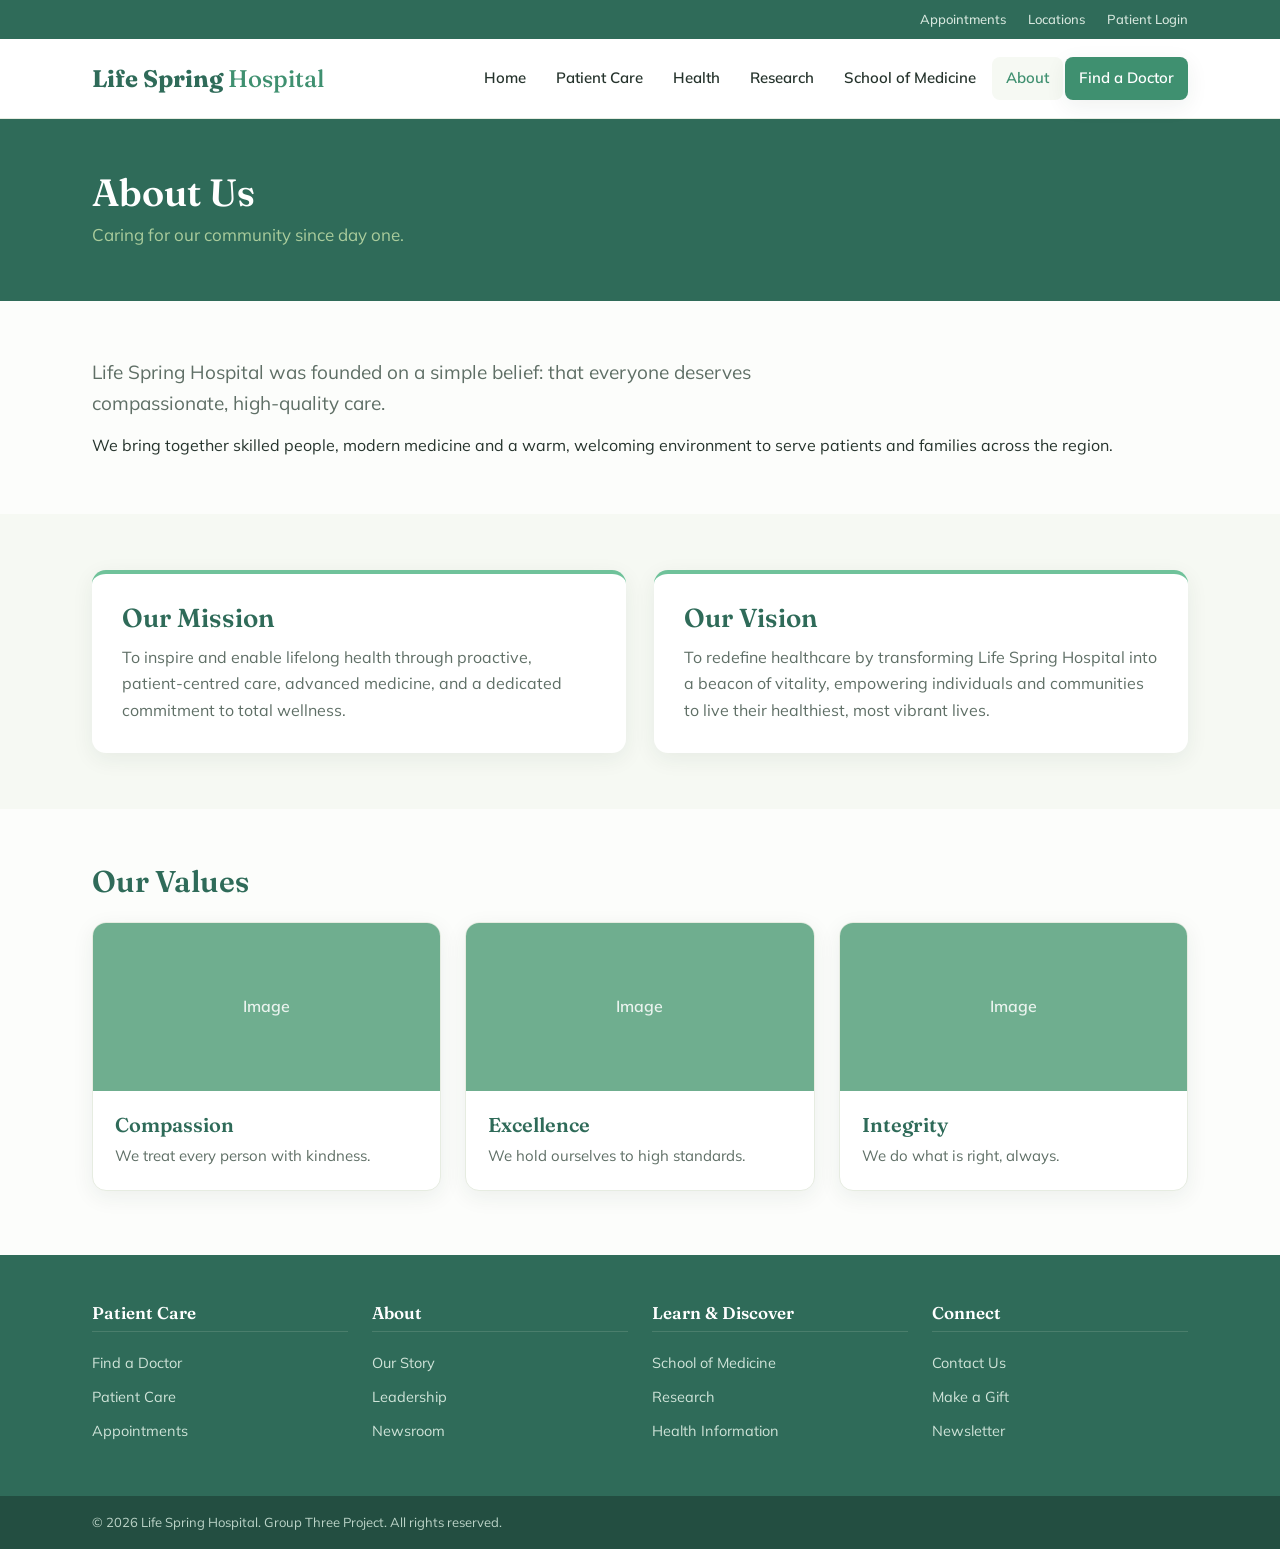
==== about.html @ b7d6a8a3 "commit" ====
<!DOCTYPE html>
<html lang="en">
<head>
  <meta charset="UTF-8">
  <meta name="viewport" content="width=device-width, initial-scale=1.0">
  <title>About | Life Spring Hospital</title>
  <link rel="stylesheet" href="style.css">
</head>
<body>

  <!-- ===== UNIFORM HEADER (keep identical on EVERY page) ===== -->
  <!-- Only the "active" class moves to the current page's link.
       Do not change anything else here, or the pages stop matching. -->
  <div class="utility-bar">
    <div class="wrap utility-inner">
      <a href="find-a-doctor.html">Appointments</a>
      <a href="#">Locations</a>
      <a href="#">Patient Login</a>
    </div>
  </div>
  <header class="site-header">
    <div class="wrap header-inner">
      <a class="logo" href="index.html">Life Spring <span>Hospital</span></a>
      <nav class="main-nav">
        <a href="index.html">Home</a>
        <a href="patient-care.html">Patient Care</a>
        <a href="health.html">Health</a>
        <a href="research.html">Research</a>
        <a href="school-of-medicine.html">School of Medicine</a>
        <a href="about.html" class="active">About</a>
        <a href="find-a-doctor.html" class="cta">Find a Doctor</a>
      </nav>
    </div>
  </header>

  <section class="page-banner">
    <div class="wrap"><h1>About Us</h1><p>Caring for our community since day one.</p></div>
  </section>

  <section class="wrap section">
    <p class="lead">Life Spring Hospital was founded on a simple belief: that
       everyone deserves compassionate, high-quality care.</p>
    <p>We bring together skilled people, modern medicine and a warm, welcoming
       environment to serve patients and families across the region.</p>
  </section>

  <!-- MISSION & VISION (reused from the home page for consistency) -->
  <section class="vm">
    <div class="wrap vm-inner">
      <div class="vm-box"><h2>Our Mission</h2><p>To inspire and enable lifelong health through proactive, patient-centred care, advanced medicine, and a dedicated commitment to total wellness.</p></div>
      <div class="vm-box"><h2>Our Vision</h2><p>To redefine healthcare by transforming Life Spring Hospital into a beacon of vitality, empowering individuals and communities to live their healthiest, most vibrant lives.</p></div>
    </div>
  </section>

  <!-- VALUES (cards) -->
  <section class="wrap section">
    <h2>Our Values</h2>
    <div class="cards">
      <article class="card"><div class="card-img">Image</div><div class="card-body"><h3>Compassion</h3><p>We treat every person with kindness.</p></div></article>
      <article class="card"><div class="card-img">Image</div><div class="card-body"><h3>Excellence</h3><p>We hold ourselves to high standards.</p></div></article>
      <article class="card"><div class="card-img">Image</div><div class="card-body"><h3>Integrity</h3><p>We do what is right, always.</p></div></article>
    </div>
  </section>

  <!-- ===== UNIFORM FOOTER (keep identical on EVERY page) ===== -->
  <footer class="site-footer">
    <div class="wrap footer-cols">
      <div class="col">
        <h4>Patient Care</h4>
        <a href="find-a-doctor.html">Find a Doctor</a>
        <a href="patient-care.html">Patient Care</a>
        <a href="find-a-doctor.html">Appointments</a>
      </div>
      <div class="col">
        <h4>About</h4>
        <a href="about.html">Our Story</a>
        <a href="about.html">Leadership</a>
        <a href="#">Newsroom</a>
      </div>
      <div class="col">
        <h4>Learn &amp; Discover</h4>
        <a href="school-of-medicine.html">School of Medicine</a>
        <a href="research.html">Research</a>
        <a href="health.html">Health Information</a>
      </div>
      <div class="col">
        <h4>Connect</h4>
        <a href="#">Contact Us</a>
        <a href="#">Make a Gift</a>
        <a href="#">Newsletter</a>
      </div>
    </div>
    <div class="footer-bottom">
      <div class="wrap">
        <p>&copy; 2026 Life Spring Hospital. Group Three Project. All rights reserved.</p>
      </div>
    </div>
  </footer>

</body>
</html>
---- style.css ----
/* =============================================================
   LIFE SPRING HOSPITAL — SHARED STYLESHEET
   One file styles all 7 pages. Edit here to restyle the whole site.
   ============================================================= */

/* Fonts loaded here, so every page gets them without changing its HTML.
   Fraunces = warm serif for headings | Mulish = clean sans for body. */
@import url('https://fonts.googleapis.com/css2?family=Fraunces:opsz,wght@9..144,500;9..144,600;9..144,700&family=Mulish:wght@400;500;600;700&display=swap');

/* -------------------------------------------------------------
   COLOUR THEME: SAGE & EUCALYPTUS (brightened)
   ------------------------------------------------------------- */
:root {
  --forest:  #2f6b59;   /* deep fresh green: header, banners, footer */
  --green:   #3f9070;   /* mid green: buttons, links, accents */
  --spring:  #6fc29a;   /* bright highlight green: hovers */
  --sage:    #aacc9c;   /* soft sage: subtitles, accents */
  --cream:   #f6f9f3;   /* light fresh background */
  --surface: #ffffff;
  --ink:     #25332c;   /* main text */
  --muted:   #5f6f66;   /* secondary text */
  --line:    #e6ece1;   /* soft borders */
  --shadow:  0 6px 22px rgba(34, 60, 48, 0.07);
  --radius:  14px;
}

/* BASE */
* { margin: 0; padding: 0; box-sizing: border-box; }
body {
  font-family: 'Mulish', Arial, sans-serif;
  color: var(--ink);
  background: #fcfdfb;
  line-height: 1.65;
  font-size: 16px;
}
h1, h2, h3, h4 { font-family: 'Fraunces', Georgia, serif; line-height: 1.15; font-weight: 600; }
.wrap { max-width: 1140px; margin: 0 auto; padding: 0 22px; }
a { color: var(--green); }
img { max-width: 100%; display: block; }

/* =============================================================
   UTILITY BAR  (uniform header — top strip)
   ============================================================= */
.utility-bar { background-color: var(--forest); }
.utility-inner { display: flex; justify-content: flex-end; gap: 22px; padding: 9px 22px; }
.utility-bar a { color: #d8e8df; font-size: 13px; text-decoration: none; font-weight: 500; }
.utility-bar a:hover { color: #fff; }

/* =============================================================
   HEADER + MAIN MENU  (uniform on every page)
   ============================================================= */
.site-header { background: var(--surface); border-bottom: 1px solid var(--line); }
.header-inner {
  display: flex; align-items: center; justify-content: space-between;
  padding: 18px 22px; flex-wrap: wrap; gap: 12px;
}
.logo { font-family: 'Fraunces', serif; font-size: 24px; font-weight: 700; color: var(--forest); text-decoration: none; }
.logo span { font-weight: 500; color: var(--green); }
.main-nav { display: flex; flex-wrap: wrap; align-items: center; gap: 2px; }
.main-nav a {
  color: var(--ink); text-decoration: none; font-weight: 600; font-size: 15px;
  padding: 9px 14px; border-radius: 8px; transition: background 0.18s ease, color 0.18s ease;
}
.main-nav a:hover { color: var(--green); background: var(--cream); }
.main-nav a.active { color: var(--green); background: var(--cream); }
.main-nav a.cta {
  background-color: var(--green); color: #fff; box-shadow: var(--shadow);
}
.main-nav a.cta:hover { background-color: var(--forest); color: #fff; }

/* =============================================================
   PAGE BANNER  (inner pages: a green title strip)
   ============================================================= */
.page-banner { background-color: var(--forest); color: #fff; padding: 52px 0; }
.page-banner h1 { font-size: 38px; margin-bottom: 6px; }
.page-banner p { color: var(--sage); font-size: 17px; }

/* =============================================================
   HOME HERO  (big two-column feature)
   ============================================================= */
.hero { background-color: var(--forest); color: #fff; padding: 64px 0; }
.hero-inner { display: flex; align-items: center; gap: 48px; }
.hero-text { flex: 1; }
.eyebrow { text-transform: uppercase; letter-spacing: 2px; font-size: 12px; font-weight: 700; color: var(--sage); }
.hero-text h1 { font-size: 44px; margin: 12px 0 14px; }
.hero-text p { font-size: 18px; color: #e4efe8; max-width: 480px; }
.btn {
  display: inline-block; margin-top: 22px; background-color: #fff; color: var(--forest);
  padding: 13px 26px; text-decoration: none; font-weight: 700; border-radius: 10px;
  transition: transform 0.18s ease, box-shadow 0.18s ease;
}
.btn:hover { transform: translateY(-2px); box-shadow: 0 10px 24px rgba(0,0,0,0.18); }
.hero-image {
  flex: 1; height: 280px; background-color: #6fae8f; border-radius: var(--radius);
  display: flex; align-items: center; justify-content: center; color: #eaf3ee; font-weight: 600;
}

/* =============================================================
   SHARED CONTENT BITS
   ============================================================= */
.section { margin: 56px auto; }
.section h2 { color: var(--forest); font-size: 30px; margin-bottom: 22px; }
.lead { font-size: 19px; color: var(--muted); max-width: 780px; margin-bottom: 12px; }

/* Quick action tiles (modern white cards, 4 columns) */
.actions { display: grid; grid-template-columns: repeat(4, 1fr); gap: 20px; margin: 56px auto; }
.action {
  display: block; background: var(--surface); padding: 24px; text-decoration: none;
  color: var(--ink); border: 1px solid var(--line); border-radius: var(--radius);
  box-shadow: var(--shadow); transition: transform 0.18s ease, box-shadow 0.18s ease;
}
.action:hover { transform: translateY(-4px); box-shadow: 0 12px 28px rgba(34,60,48,0.12); }
.action h3 { color: var(--forest); font-size: 19px; margin-bottom: 6px; }
.action p { color: var(--muted); font-size: 14.5px; }

/* Vision & mission (two soft cards) */
.vm { background-color: var(--cream); padding: 56px 0; }
.vm-inner { display: flex; gap: 28px; }
.vm-box {
  flex: 1; background: var(--surface); border-radius: var(--radius);
  border-top: 4px solid var(--spring); padding: 30px; box-shadow: var(--shadow);
}
.vm-box h2 { color: var(--forest); font-size: 26px; margin-bottom: 10px; }
.vm-box p { color: var(--muted); }

/* Card grid (3 columns, modern rounded cards) */
.cards { display: grid; grid-template-columns: repeat(3, 1fr); gap: 24px; }
.card {
  background: var(--surface); border: 1px solid var(--line); border-radius: var(--radius);
  overflow: hidden; box-shadow: var(--shadow); transition: transform 0.18s ease, box-shadow 0.18s ease;
}
.card:hover { transform: translateY(-4px); box-shadow: 0 12px 28px rgba(34,60,48,0.12); }
.card-img {
  height: 168px; background-color: #6fae8f;
  display: flex; align-items: center; justify-content: center; color: #eaf3ee; font-weight: 600;
}
.card-img img {
  width: 100%;
  height: 100%;
  object-fit: cover;
  display: block;
}
.card-body { padding: 22px; }
.card-body h3 { color: var(--forest); font-size: 20px; margin-bottom: 8px; }
.card-body p { color: var(--muted); font-size: 15px; }
.card-body a { display: inline-block; margin-top: 12px; font-weight: 700; text-decoration: none; }
.card-body a:hover { color: var(--spring); }

/* Bordered list (services, programmes) */
.list-block { list-style: none; background: var(--surface); border: 1px solid var(--line); border-radius: var(--radius); box-shadow: var(--shadow); overflow: hidden; }
.list-block li { padding: 16px 22px; border-bottom: 1px solid var(--line); }
.list-block li:last-child { border-bottom: none; }
.list-block li:hover { background: var(--cream); }

/* Publications section */
.publications .publication-grid {
  display: grid;
  grid-template-columns: repeat(4, 1fr);
  gap: 24px;
}
.publication-card {
  background: var(--surface);
  border: 1px solid var(--line);
  border-radius: var(--radius);
  overflow: hidden;
  padding: 0;
  box-shadow: var(--shadow);
  transition: transform 0.2s ease, box-shadow 0.2s ease;
}
.publication-card:hover {
  transform: translateY(-4px);
  box-shadow: 0 16px 32px rgba(34, 60, 48, 0.12);
}
.publication-img {
  height: 160px;
  overflow: hidden;
  background: #f5f8f4;
}
.publication-img img {
  width: 100%;
  height: 100%;
  object-fit: cover;
  display: block;
}
.publication-card h3 {
  color: var(--forest);
  font-size: 19px;
  margin: 18px 22px 8px;
  line-height: 1.3;
}
.publication-card .meta {
  color: var(--muted);
  font-size: 14px;
  margin: 0 22px 16px;
}
.publication-card p {
  color: var(--muted);
  font-size: 15px;
  line-height: 1.7;
  margin: 0 22px 22px;
}
.publication-card p:last-child {
  margin-bottom: 22px;
}

/* News list */
.news ul { list-style: none; }
.news li { padding: 14px 0; border-bottom: 1px solid var(--line); }
.news a { text-decoration: none; font-weight: 600; }
.news a:hover { color: var(--spring); }

/* =============================================================
   FIND A DOCTOR  (search + doctor cards)
   ============================================================= */
.doctor-search {
  background: var(--cream); padding: 22px; margin: 34px auto; border-radius: var(--radius);
  display: flex; gap: 14px; flex-wrap: wrap; border: 1px solid var(--line);
}
.doctor-search input, .doctor-search select {
  padding: 12px; border: 1px solid #d4ddcf; border-radius: 8px; flex: 1; min-width: 180px;
  font-family: inherit; font-size: 15px;
}
.doctor-search button {
  padding: 12px 26px; background: var(--green); color: #fff; border: none; border-radius: 8px;
  cursor: pointer; font-weight: 700; font-size: 15px;
}
.doctor-search button:hover { background: var(--forest); }
.doctors { display: grid; grid-template-columns: repeat(3, 1fr); gap: 24px; }
.doctor {
  background: var(--surface); border: 1px solid var(--line); border-radius: var(--radius);
  padding: 26px; text-align: center; box-shadow: var(--shadow);
  transition: transform 0.18s ease, box-shadow 0.18s ease;
}
.doctor:hover { transform: translateY(-4px); box-shadow: 0 12px 28px rgba(34,60,48,0.12); }
.doctor .photo {
  width: 96px; height: 96px; border-radius: 50%; margin: 0 auto 14px; background: #6fae8f;
  display: flex; align-items: center; justify-content: center; color: #eaf3ee; font-weight: 600;
}
.doctor h3 { color: var(--forest); font-size: 19px; margin-bottom: 4px; }
.doctor p { font-size: 14px; color: var(--muted); }

/* =============================================================
   FOOTER  (uniform on every page)
   ============================================================= */
.site-footer { background-color: var(--forest); color: #fff; margin-top: 64px; }
.footer-cols { display: grid; grid-template-columns: repeat(4, 1fr); gap: 24px; padding: 48px 22px; }
.col h4 { font-size: 17px; margin-bottom: 14px; border-bottom: 1px solid #4a7e6c; padding-bottom: 8px; }
.col a { display: block; color: #cfe3d8; text-decoration: none; padding: 5px 0; font-size: 14.5px; }
.col a:hover { color: #fff; }
.footer-bottom { background-color: #234e41; padding: 16px 0; font-size: 13px; color: #bcd4c8; }

/* =============================================================
   RESPONSIVE  (phones)
   ============================================================= */
@media (max-width: 800px) {
  .header-inner { flex-direction: column; }
  .main-nav { justify-content: center; }
  .hero-inner, .vm-inner { flex-direction: column; }
  .hero-text h1 { font-size: 34px; }
  .actions { grid-template-columns: 1fr 1fr; }
  .cards, .doctors { grid-template-columns: 1fr; }
  .footer-cols { grid-template-columns: 1fr 1fr; }
}
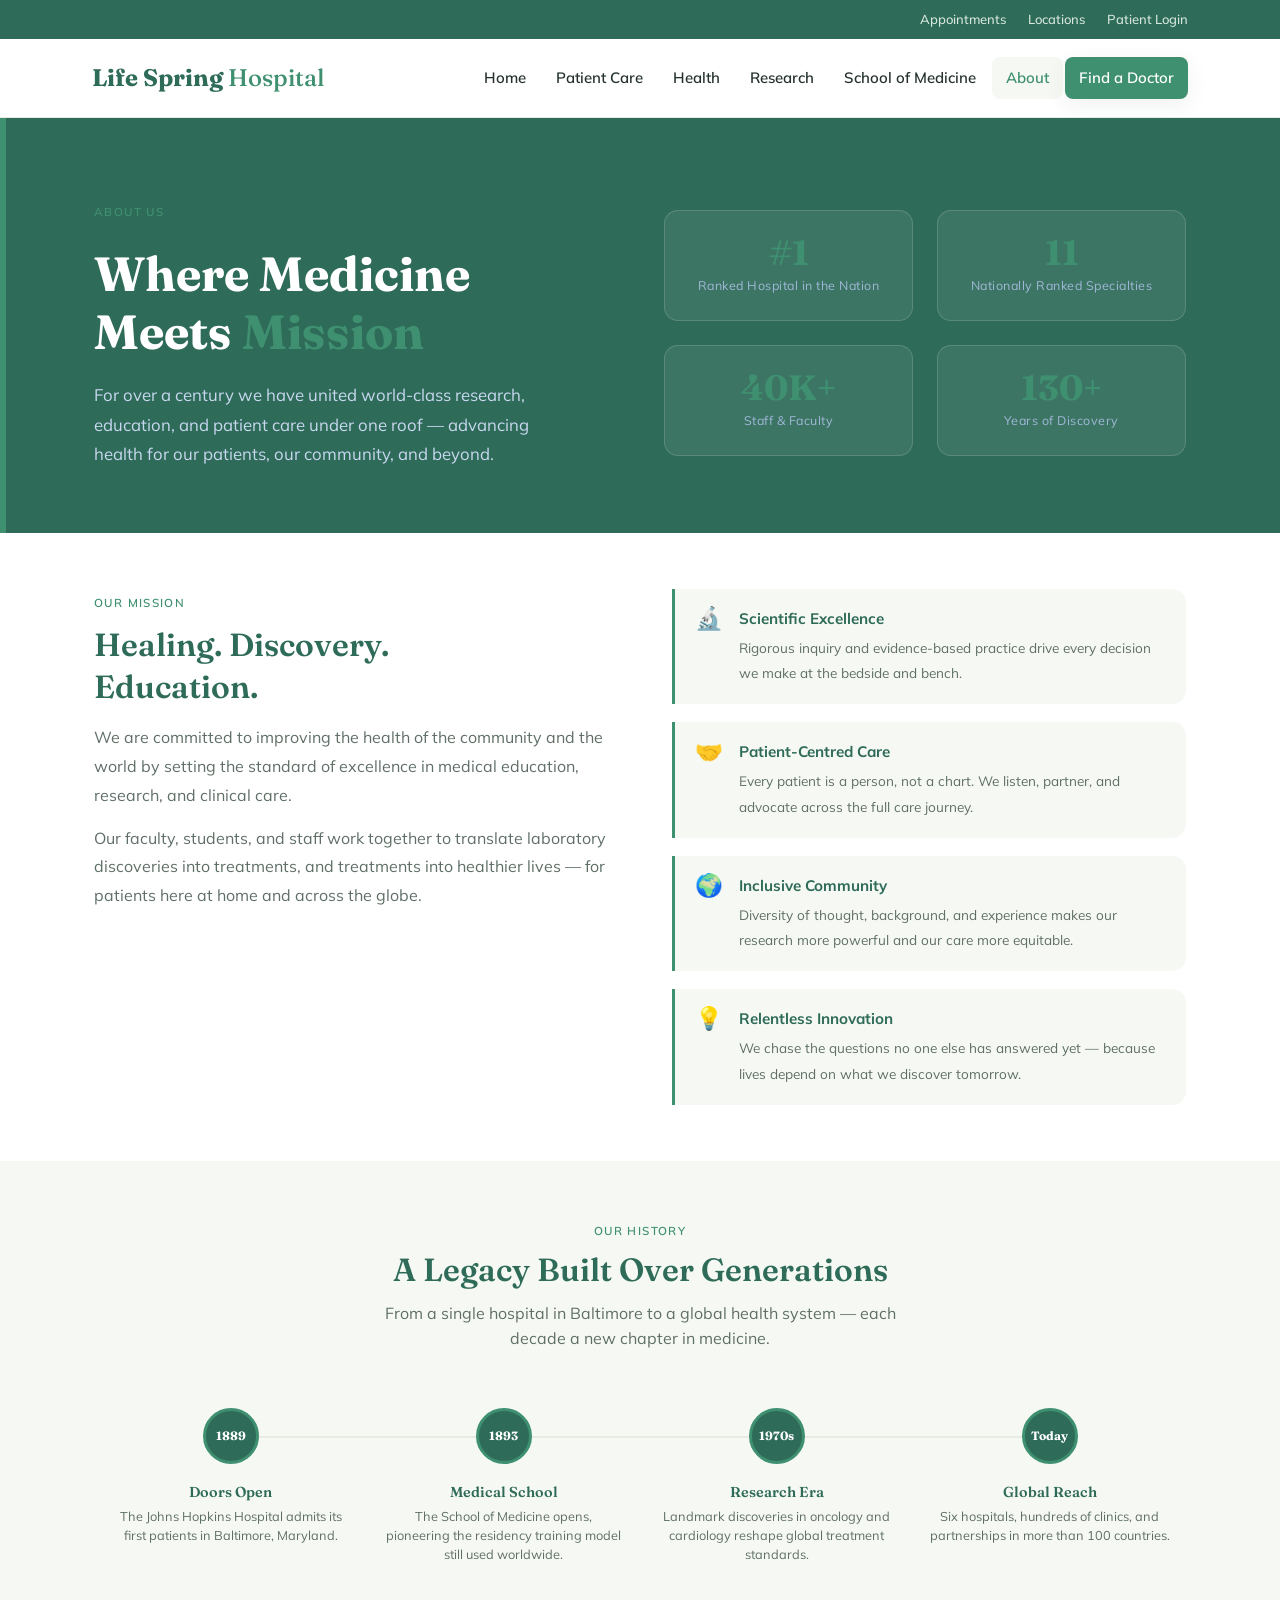
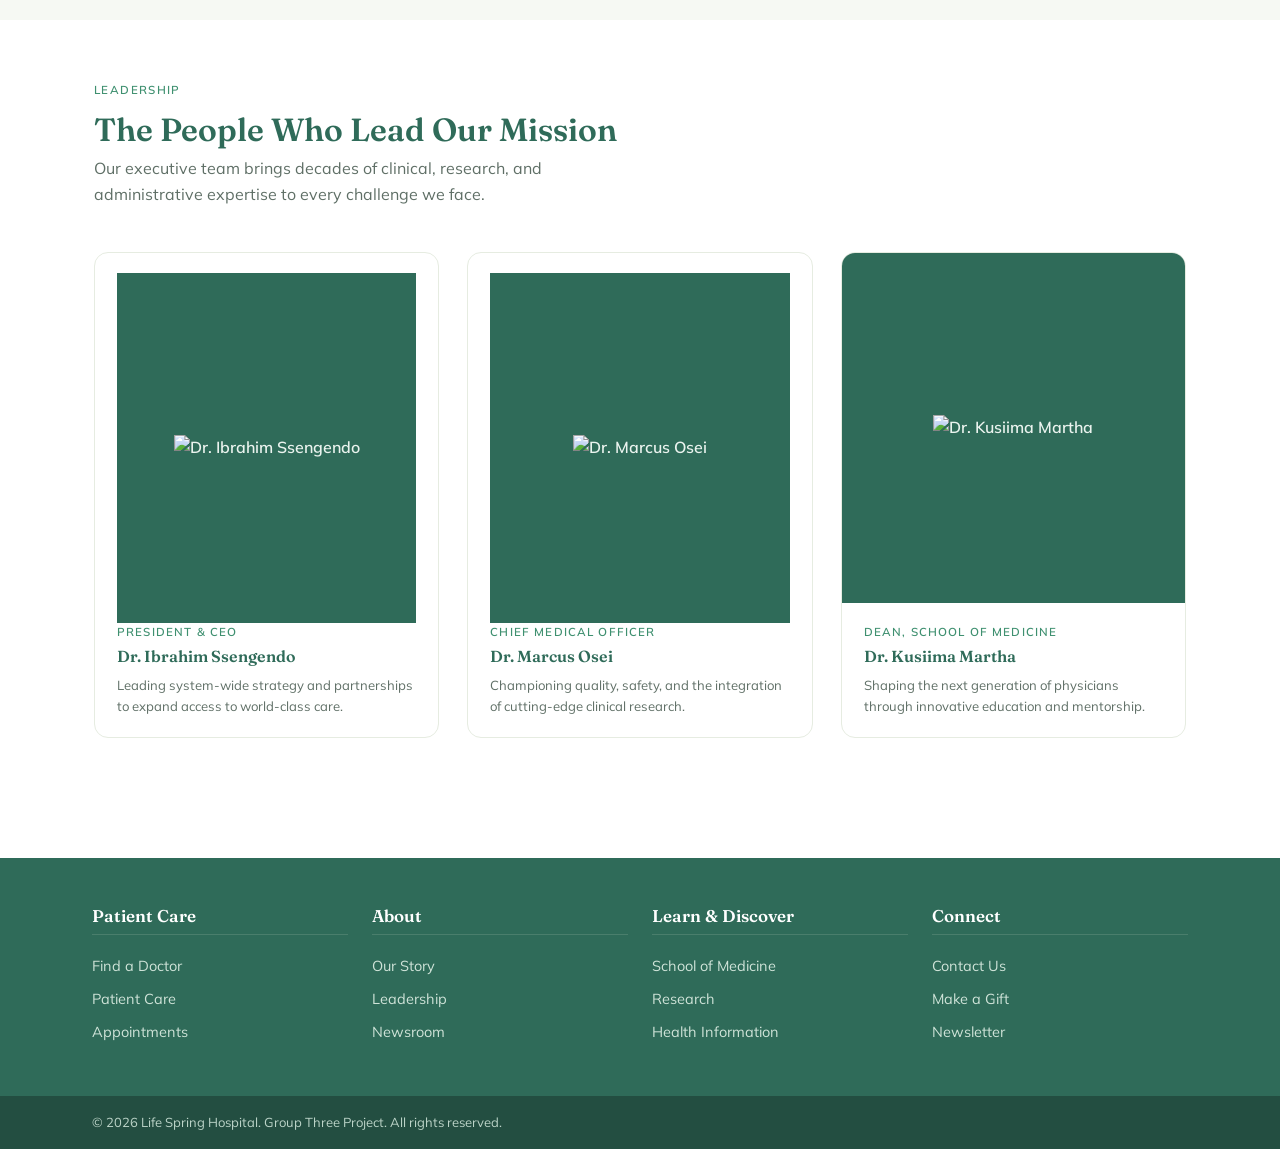
==== commit c16be764: "Add about page cleanly as a separate file" ====
--- a/about.html
+++ b/about.html
@@ -5,12 +5,15 @@
   <meta name="viewport" content="width=device-width, initial-scale=1.0">
   <title>About | Life Spring Hospital</title>
   <link rel="stylesheet" href="style.css">
+ <!-- Google Fonts: Merriweather (display) + Inter (body) -->
+  <link rel="preconnect" href="https://fonts.googleapis.com" />
+  <link 
+    href="https://fonts.googleapis.com/css2?family=Merriweather:wght@400;700&family=Inter:wght@400;500;600&display=swap"
+    rel="stylesheet"
+  />
+  <link rel="stylesheet" href="style.css" />
 </head>
 <body>
-
-  <!-- ===== UNIFORM HEADER (keep identical on EVERY page) ===== -->
-  <!-- Only the "active" class moves to the current page's link.
-       Do not change anything else here, or the pages stop matching. -->
   <div class="utility-bar">
     <div class="wrap utility-inner">
       <a href="find-a-doctor.html">Appointments</a>
@@ -32,38 +35,193 @@
       </nav>
     </div>
   </header>
-
-  <section class="page-banner">
-    <div class="wrap"><h1>About Us</h1><p>Caring for our community since day one.</p></div>
-  </section>
-
-  <section class="wrap section">
-    <p class="lead">Life Spring Hospital was founded on a simple belief: that
-       everyone deserves compassionate, high-quality care.</p>
-    <p>We bring together skilled people, modern medicine and a warm, welcoming
-       environment to serve patients and families across the region.</p>
-  </section>
-
-  <!-- MISSION & VISION (reused from the home page for consistency) -->
-  <section class="vm">
-    <div class="wrap vm-inner">
-      <div class="vm-box"><h2>Our Mission</h2><p>To inspire and enable lifelong health through proactive, patient-centred care, advanced medicine, and a dedicated commitment to total wellness.</p></div>
-      <div class="vm-box"><h2>Our Vision</h2><p>To redefine healthcare by transforming Life Spring Hospital into a beacon of vitality, empowering individuals and communities to live their healthiest, most vibrant lives.</p></div>
-    </div>
-  </section>
-
-  <!-- VALUES (cards) -->
-  <section class="wrap section">
-    <h2>Our Values</h2>
-    <div class="cards">
-      <article class="card"><div class="card-img">Image</div><div class="card-body"><h3>Compassion</h3><p>We treat every person with kindness.</p></div></article>
-      <article class="card"><div class="card-img">Image</div><div class="card-body"><h3>Excellence</h3><p>We hold ourselves to high standards.</p></div></article>
-      <article class="card"><div class="card-img">Image</div><div class="card-body"><h3>Integrity</h3><p>We do what is right, always.</p></div></article>
-    </div>
-  </section>
-
-  <!-- ===== UNIFORM FOOTER (keep identical on EVERY page) ===== -->
-  <footer class="site-footer">
+  <!-- ════════════════════════════════════════════
+       ABOUT HERO
+  ═════════════════════════════════════════════ -->
+  <section class="about-hero" id="about">
+    <div class="container">
+      <div class="hero-text">
+        <span class="eyebrow">About Us</span>
+        <h1>Where Medicine<br>Meets <span>Mission</span></h1>
+        <p>
+          For over a century we have united world-class research, education, and
+          patient care under one roof — advancing health for our patients,
+          our community, and beyond.
+        </p>
+      </div>
+
+      <div class="hero-stats">
+        <div class="stat-card">
+          <div class="number">#1</div>
+          <div class="label">Ranked Hospital in the Nation</div>
+        </div>
+        <div class="stat-card">
+          <div class="number">11</div>
+          <div class="label">Nationally Ranked Specialties</div>
+        </div>
+        <div class="stat-card">
+          <div class="number">40K+</div>
+          <div class="label">Staff & Faculty</div>
+        </div>
+        <div class="stat-card">
+          <div class="number">130+</div>
+          <div class="label">Years of Discovery</div>
+        </div>
+      </div>
+    </div>
+  </section>
+
+
+  <!-- ════════════════════════════════════════════
+       MISSION & VALUES
+  ═════════════════════════════════════════════ -->
+  <section class="mission" id="mission">
+    <div class="container">
+      <div class="inner">
+        <!-- Left: Mission statement -->
+        <div>
+          <span class="eyebrow">Our Mission</span>
+          <h2>Healing. Discovery.<br>Education.</h2>
+          <p>
+            We are committed to improving the health of the community and the world
+            by setting the standard of excellence in medical education, research,
+            and clinical care.
+          </p>
+          <p>
+            Our faculty, students, and staff work together to translate laboratory
+            discoveries into treatments, and treatments into healthier lives — for
+            patients here at home and across the globe.
+          </p>
+        </div>
+
+        <!-- Right: Core values -->
+        <ul class="values-list">
+          <li>
+            <span class="icon">🔬</span>
+            <div>
+              <strong>Scientific Excellence</strong>
+              <span>Rigorous inquiry and evidence-based practice drive every decision we make at the bedside and bench.</span>
+            </div>
+          </li>
+          <li>
+            <span class="icon">🤝</span>
+            <div>
+              <strong>Patient-Centred Care</strong>
+              <span>Every patient is a person, not a chart. We listen, partner, and advocate across the full care journey.</span>
+            </div>
+          </li>
+          <li>
+            <span class="icon">🌍</span>
+            <div>
+              <strong>Inclusive Community</strong>
+              <span>Diversity of thought, background, and experience makes our research more powerful and our care more equitable.</span>
+            </div>
+          </li>
+          <li>
+            <span class="icon">💡</span>
+            <div>
+              <strong>Relentless Innovation</strong>
+              <span>We chase the questions no one else has answered yet — because lives depend on what we discover tomorrow.</span>
+            </div>
+          </li>
+        </ul>
+      </div>
+    </div>
+  </section>
+
+
+  <!-- ════════════════════════════════════════════
+       HISTORY TIMELINE
+  ═════════════════════════════════════════════ -->
+  <section class="history" id="history">
+    <div class="container">
+      <div class="section-header">
+        <span class="eyebrow">Our History</span>
+        <h2>A Legacy Built Over Generations</h2>
+        <p class="sub">
+          From a single hospital in Baltimore to a global health system —
+          each decade a new chapter in medicine.
+        </p>
+      </div>
+
+      <div class="timeline">
+        <div class="timeline-item">
+          <div class="dot">1889</div>
+          <h3>Doors Open</h3>
+          <p>The Johns Hopkins Hospital admits its first patients in Baltimore, Maryland.</p>
+        </div>
+        <div class="timeline-item">
+          <div class="dot">1893</div>
+          <h3>Medical School</h3>
+          <p>The School of Medicine opens, pioneering the residency training model still used worldwide.</p>
+        </div>
+        <div class="timeline-item">
+          <div class="dot">1970s</div>
+          <h3>Research Era</h3>
+          <p>Landmark discoveries in oncology and cardiology reshape global treatment standards.</p>
+        </div>
+        <div class="timeline-item">
+          <div class="dot">Today</div>
+          <h3>Global Reach</h3>
+          <p>Six hospitals, hundreds of clinics, and partnerships in more than 100 countries.</p>
+        </div>
+      </div>
+    </div>
+  </section>
+
+
+  <!-- ════════════════════════════════════════════
+       LEADERSHIP
+  ═════════════════════════════════════════════ -->
+  <section class="leadership" id="leadership">
+    <div class="container">
+      <div class="section-header">
+        <span class="eyebrow">Leadership</span>
+        <h2>The People Who Lead Our Mission</h2>
+        <p class="sub">
+          Our executive team brings decades of clinical, research, and administrative
+          expertise to every challenge we face.
+        </p>
+      </div>
+
+  
+      <div class="cards-grid">
+        <div class="leader-card">
+          <div class="card-body">
+          <div class="card-img">
+             <img src="Ibrahim.jpg" alt="Dr. Ibrahim Ssengendo">
+          </div>
+            <div class="role">President & CEO</div>
+            <h3>Dr. Ibrahim Ssengendo</h3>
+            <p>Leading system-wide strategy and partnerships to expand access to world-class care.</p>
+          </div>
+        </div>
+
+        <div class="leader-card">
+          <div class="card-body">
+             <div class="card-img">
+             <img src="download (1).jpg" alt="Dr. Marcus Osei">
+             </div>
+            <div class="role">Chief Medical Officer</div>
+            <h3>Dr. Marcus Osei</h3>
+            <p>Championing quality, safety, and the integration of cutting-edge clinical research.</p>
+          </div>
+        </div>
+
+        <div class="leader-card">
+          <div class="card-img">
+             <img src="Kusiima.jpg" alt="Dr. Kusiima Martha">
+          </div>
+          <div class="card-body">
+            <div class="role">Dean, School of Medicine</div>
+            <h3>Dr. Kusiima Martha</h3>
+            <p>Shaping the next generation of physicians through innovative education and mentorship.</p>
+          </div>
+        </div>
+      </div>
+    </div>
+  </section>
+<footer class="site-footer">
     <div class="wrap footer-cols">
       <div class="col">
         <h4>Patient Care</h4>
@@ -98,4 +256,4 @@
   </footer>
 
 </body>
-</html>
+</html>
--- a/style.css
+++ b/style.css
@@ -134,12 +134,6 @@
   height: 168px; background-color: #6fae8f;
   display: flex; align-items: center; justify-content: center; color: #eaf3ee; font-weight: 600;
 }
-.card-img img {
-  width: 100%;
-  height: 100%;
-  object-fit: cover;
-  display: block;
-}
 .card-body { padding: 22px; }
 .card-body h3 { color: var(--forest); font-size: 20px; margin-bottom: 8px; }
 .card-body p { color: var(--muted); font-size: 15px; }
@@ -151,57 +145,6 @@
 .list-block li { padding: 16px 22px; border-bottom: 1px solid var(--line); }
 .list-block li:last-child { border-bottom: none; }
 .list-block li:hover { background: var(--cream); }
-
-/* Publications section */
-.publications .publication-grid {
-  display: grid;
-  grid-template-columns: repeat(4, 1fr);
-  gap: 24px;
-}
-.publication-card {
-  background: var(--surface);
-  border: 1px solid var(--line);
-  border-radius: var(--radius);
-  overflow: hidden;
-  padding: 0;
-  box-shadow: var(--shadow);
-  transition: transform 0.2s ease, box-shadow 0.2s ease;
-}
-.publication-card:hover {
-  transform: translateY(-4px);
-  box-shadow: 0 16px 32px rgba(34, 60, 48, 0.12);
-}
-.publication-img {
-  height: 160px;
-  overflow: hidden;
-  background: #f5f8f4;
-}
-.publication-img img {
-  width: 100%;
-  height: 100%;
-  object-fit: cover;
-  display: block;
-}
-.publication-card h3 {
-  color: var(--forest);
-  font-size: 19px;
-  margin: 18px 22px 8px;
-  line-height: 1.3;
-}
-.publication-card .meta {
-  color: var(--muted);
-  font-size: 14px;
-  margin: 0 22px 16px;
-}
-.publication-card p {
-  color: var(--muted);
-  font-size: 15px;
-  line-height: 1.7;
-  margin: 0 22px 22px;
-}
-.publication-card p:last-child {
-  margin-bottom: 22px;
-}
 
 /* News list */
 .news ul { list-style: none; }
@@ -260,4 +203,447 @@
   .actions { grid-template-columns: 1fr 1fr; }
   .cards, .doctors { grid-template-columns: 1fr; }
   .footer-cols { grid-template-columns: 1fr 1fr; }
-}+}
+
+/* ────────────────────────────────────────────
+   About
+   ──────────────────────────────────────────── */
+    :root {
+      /* Map About-specific names to the site's main theme variables
+         so the About page uses the same green/sage palette. */
+      --navy:       var(--forest);
+      --navy-dark:  var(--forest);
+      --gold:       var(--green);
+      --gold-light: var(--spring);
+      --white:      var(--surface);
+      --off-white:  var(--cream);
+      --text-dark:  var(--ink);
+      --text-mid:   var(--muted);
+      --border:     var(--line);
+
+      /* Use the site's font variables (Fraunces/Mulish) for consistency */
+      --font-display: 'Fraunces', Georgia, serif;
+      --font-body:    'Mulish', Arial, sans-serif;
+
+      --radius:  14px;
+      --max-w:   1140px;
+      --section-pad: 56px 24px;
+    }
+
+    /* ── Reset ── */
+    *, *::before, *::after { box-sizing: border-box; margin: 0; padding: 0; }
+    body {
+      font-family: var(--font-body);
+      color: var(--text-dark);
+      background: var(--white);
+      line-height: 1.6;
+    }
+    img { display: block; max-width: 100%; }
+    a  { color: inherit; text-decoration: none; }
+
+    /* ── Utility ── */
+    .container {
+      max-width: var(--max-w);
+      margin: 0 auto;
+      padding: 0 24px;
+    }
+
+    /* ─────────────────────────────────────────────
+       SECTION LABEL (eyebrow)
+    ───────────────────────────────────────────── */
+    .eyebrow {
+      display: inline-block;
+      font-size: 0.72rem;
+      font-weight: 600;
+      letter-spacing: 0.12em;
+      text-transform: uppercase;
+      color: var(--gold);
+      margin-bottom: 12px;
+    }
+
+    /* ─────────────────────────────────────────────
+       HERO BANNER (top of About page)
+    ───────────────────────────────────────────── */
+    .about-hero {
+      background: var(--navy);
+      color: var(--white);
+      padding: 80px 24px 64px;
+      position: relative;
+      overflow: hidden;
+    }
+
+    /* decorative vertical rule — signature element */
+    .about-hero::before {
+      content: '';
+      position: absolute;
+      left: 0;
+      top: 0;
+      height: 100%;
+      width: 6px;
+      background: var(--gold);
+    }
+
+    .about-hero .container {
+      display: grid;
+      grid-template-columns: 1fr 1fr;
+      gap: 48px;
+      align-items: center;
+    }
+
+    .about-hero h1 {
+      font-family: var(--font-display);
+      font-size: clamp(2rem, 4vw, 3rem);
+      font-weight: 700;
+      line-height: 1.2;
+      margin-bottom: 20px;
+    }
+
+    .about-hero h1 span {
+      color: var(--gold);
+    }
+
+    .about-hero p {
+      font-size: 1.05rem;
+      color: #c8d8f0;
+      max-width: 480px;
+      line-height: 1.75;
+    }
+
+    /* stat cluster on the right of the hero */
+    .hero-stats {
+      display: grid;
+      grid-template-columns: 1fr 1fr;
+      gap: 24px;
+    }
+
+    .stat-card {
+      background: rgba(255,255,255,0.07);
+      border: 1px solid rgba(255,255,255,0.15);
+      border-radius: var(--radius);
+      padding: 24px 20px;
+      text-align: center;
+    }
+
+    .stat-card .number {
+      font-family: var(--font-display);
+      font-size: 2.2rem;
+      font-weight: 700;
+      color: var(--gold);
+      line-height: 1;
+    }
+
+    .stat-card .label {
+      font-size: 0.78rem;
+      color: #a0b8d8;
+      margin-top: 6px;
+      letter-spacing: 0.04em;
+    }
+
+    /* ─────────────────────────────────────────────
+       MISSION & VALUES
+    ───────────────────────────────────────────── */
+    .mission {
+      padding: var(--section-pad);
+      background: var(--white);
+    }
+
+    .mission .inner {
+      display: grid;
+      grid-template-columns: 1fr 1fr;
+      gap: 64px;
+      align-items: start;
+    }
+
+    .mission h2 {
+      font-family: var(--font-display);
+      font-size: clamp(1.5rem, 2.5vw, 2rem);
+      color: var(--navy);
+      margin-bottom: 16px;
+      line-height: 1.3;
+    }
+
+    .mission p {
+      color: var(--text-mid);
+      line-height: 1.8;
+      margin-bottom: 14px;
+    }
+
+    /* values list */
+    .values-list {
+      list-style: none;
+      display: flex;
+      flex-direction: column;
+      gap: 18px;
+    }
+
+    .values-list li {
+      display: flex;
+      gap: 16px;
+      align-items: flex-start;
+      padding: 18px 20px;
+      border-left: 3px solid var(--gold);
+      background: var(--off-white);
+      border-radius: 0 var(--radius) var(--radius) 0;
+    }
+
+    .values-list li .icon {
+      font-size: 1.4rem;
+      line-height: 1;
+      flex-shrink: 0;
+    }
+
+    .values-list li strong {
+      display: block;
+      font-size: 0.95rem;
+      color: var(--navy);
+      margin-bottom: 4px;
+    }
+
+    .values-list li span {
+      font-size: 0.85rem;
+      color: var(--text-mid);
+      line-height: 1.5;
+    }
+
+    /* ─────────────────────────────────────────────
+       HISTORY TIMELINE
+    ───────────────────────────────────────────── */
+    .history {
+      padding: var(--section-pad);
+      background: var(--off-white);
+    }
+
+    .history .section-header {
+      text-align: center;
+      margin-bottom: 56px;
+    }
+
+    .history h2 {
+      font-family: var(--font-display);
+      font-size: clamp(1.5rem, 2.5vw, 2rem);
+      color: var(--navy);
+      margin-bottom: 12px;
+    }
+
+    .history .sub {
+      color: var(--text-mid);
+      max-width: 520px;
+      margin: 0 auto;
+    }
+
+    /* horizontal timeline */
+    .timeline {
+      display: grid;
+      grid-template-columns: repeat(4, 1fr);
+      gap: 0;
+      position: relative;
+    }
+
+    /* connecting line */
+    .timeline::before {
+      content: '';
+      position: absolute;
+      top: 28px;
+      left: 12.5%;
+      right: 12.5%;
+      height: 2px;
+      background: var(--border);
+      z-index: 0;
+    }
+
+    .timeline-item {
+      position: relative;
+      text-align: center;
+      padding: 0 16px;
+      z-index: 1;
+    }
+
+    .timeline-item .dot {
+      width: 56px;
+      height: 56px;
+      background: var(--navy);
+      border-radius: 50%;
+      display: flex;
+      align-items: center;
+      justify-content: center;
+      margin: 0 auto 20px;
+      border: 3px solid var(--gold);
+      font-family: var(--font-display);
+      font-size: 0.75rem;
+      font-weight: 700;
+      color: var(--white);
+    }
+
+    .timeline-item h3 {
+      font-size: 0.9rem;
+      color: var(--navy);
+      font-weight: 600;
+      margin-bottom: 6px;
+    }
+
+    .timeline-item p {
+      font-size: 0.8rem;
+      color: var(--text-mid);
+      line-height: 1.5;
+    }
+
+    /* ─────────────────────────────────────────────
+       LEADERSHIP CARDS
+    ───────────────────────────────────────────── */
+    .leadership {
+      padding: var(--section-pad);
+      background: var(--white);
+    }
+
+    .leadership .section-header {
+      margin-bottom: 44px;
+    }
+
+    .leadership h2 {
+      font-family: var(--font-display);
+      font-size: clamp(1.5rem, 2.5vw, 2rem);
+      color: var(--navy);
+      margin-bottom: 8px;
+    }
+
+    .leadership .sub {
+      color: var(--text-mid);
+      max-width: 460px;
+    }
+
+    .cards-grid {
+      display: grid;
+      grid-template-columns: repeat(3, 1fr);
+      gap: 28px;
+    }
+
+    .leader-card {
+      border: 1px solid var(--border);
+      border-radius: var(--radius);
+      overflow: hidden;
+      transition: box-shadow 0.2s ease, transform 0.2s ease;
+    }
+
+    .leader-card:hover {
+      box-shadow: 0 8px 28px rgba(0, 45, 98, 0.12);
+      transform: translateY(-3px);
+    }
+
+    .card-img {
+      height: 350px;
+      background: var(--navy-dark);
+      position: relative;
+      overflow: hidden;
+    }
+
+    /* placeholder avatar using initials */
+    .card-img .initials {
+      position: absolute;
+      inset: 0;
+      display: flex;
+      align-items: center;
+      justify-content: center;
+      font-family: var(--font-display);
+      font-size: 2.5rem;
+      font-weight: 700;
+      color: rgba(255,255,255,0.3);
+      background: linear-gradient(135deg, var(--navy), var(--navy-dark));
+    }
+
+    .card-body {
+      padding: 20px 22px;
+    }
+
+    .card-body .role {
+      font-size: 0.72rem;
+      font-weight: 600;
+      letter-spacing: 0.1em;
+      text-transform: uppercase;
+      color: var(--gold);
+      margin-bottom: 6px;
+    }
+
+    .card-body h3 {
+      font-family: var(--font-display);
+      font-size: 1rem;
+      color: var(--navy);
+      margin-bottom: 10px;
+    }
+
+    .card-body p {
+      font-size: 0.82rem;
+      color: var(--text-mid);
+      line-height: 1.6;
+    }
+
+    /* ─────────────────────────────────────────────
+       CTA STRIP
+    ───────────────────────────────────────────── */
+    .about-cta {
+      background: var(--navy);
+      padding: 60px 24px;
+      color: var(--white);
+      text-align: center;
+    }
+
+    .about-cta h2 {
+      font-family: var(--font-display);
+      font-size: clamp(1.4rem, 2.5vw, 1.9rem);
+      margin-bottom: 16px;
+    }
+
+    .about-cta p {
+      color: #a0b8d8;
+      max-width: 480px;
+      margin: 0 auto 32px;
+    }
+
+    .btn-gold {
+      display: inline-block;
+      background: var(--gold);
+      color: var(--navy-dark);
+      font-weight: 600;
+      font-size: 0.9rem;
+      padding: 14px 32px;
+      border-radius: var(--radius);
+      letter-spacing: 0.04em;
+      transition: background 0.2s, color 0.2s;
+    }
+
+    .btn-gold:hover {
+      background: var(--gold-light);
+    }
+
+    /* ─────────────────────────────────────────────
+       RESPONSIVE
+    ───────────────────────────────────────────── */
+    @media (max-width: 900px) {
+      .about-hero .container,
+      .mission .inner {
+        grid-template-columns: 1fr;
+        gap: 36px;
+      }
+
+      .hero-stats {
+        grid-template-columns: 1fr 1fr;
+      }
+
+      .timeline {
+        grid-template-columns: 1fr 1fr;
+        gap: 36px;
+      }
+
+      .timeline::before { display: none; }
+
+      .cards-grid {
+        grid-template-columns: 1fr 1fr;
+      }
+    }
+
+    @media (max-width: 580px) {
+      .cards-grid,
+      .hero-stats,
+      .timeline {
+        grid-template-columns: 1fr;
+      }
+    }
--- a/style.css
+++ b/style.css
@@ -134,12 +134,6 @@
   height: 168px; background-color: #6fae8f;
   display: flex; align-items: center; justify-content: center; color: #eaf3ee; font-weight: 600;
 }
-.card-img img {
-  width: 100%;
-  height: 100%;
-  object-fit: cover;
-  display: block;
-}
 .card-body { padding: 22px; }
 .card-body h3 { color: var(--forest); font-size: 20px; margin-bottom: 8px; }
 .card-body p { color: var(--muted); font-size: 15px; }
@@ -151,57 +145,6 @@
 .list-block li { padding: 16px 22px; border-bottom: 1px solid var(--line); }
 .list-block li:last-child { border-bottom: none; }
 .list-block li:hover { background: var(--cream); }
-
-/* Publications section */
-.publications .publication-grid {
-  display: grid;
-  grid-template-columns: repeat(4, 1fr);
-  gap: 24px;
-}
-.publication-card {
-  background: var(--surface);
-  border: 1px solid var(--line);
-  border-radius: var(--radius);
-  overflow: hidden;
-  padding: 0;
-  box-shadow: var(--shadow);
-  transition: transform 0.2s ease, box-shadow 0.2s ease;
-}
-.publication-card:hover {
-  transform: translateY(-4px);
-  box-shadow: 0 16px 32px rgba(34, 60, 48, 0.12);
-}
-.publication-img {
-  height: 160px;
-  overflow: hidden;
-  background: #f5f8f4;
-}
-.publication-img img {
-  width: 100%;
-  height: 100%;
-  object-fit: cover;
-  display: block;
-}
-.publication-card h3 {
-  color: var(--forest);
-  font-size: 19px;
-  margin: 18px 22px 8px;
-  line-height: 1.3;
-}
-.publication-card .meta {
-  color: var(--muted);
-  font-size: 14px;
-  margin: 0 22px 16px;
-}
-.publication-card p {
-  color: var(--muted);
-  font-size: 15px;
-  line-height: 1.7;
-  margin: 0 22px 22px;
-}
-.publication-card p:last-child {
-  margin-bottom: 22px;
-}
 
 /* News list */
 .news ul { list-style: none; }
@@ -260,4 +203,447 @@
   .actions { grid-template-columns: 1fr 1fr; }
   .cards, .doctors { grid-template-columns: 1fr; }
   .footer-cols { grid-template-columns: 1fr 1fr; }
-}+}
+
+/* ────────────────────────────────────────────
+   About
+   ──────────────────────────────────────────── */
+    :root {
+      /* Map About-specific names to the site's main theme variables
+         so the About page uses the same green/sage palette. */
+      --navy:       var(--forest);
+      --navy-dark:  var(--forest);
+      --gold:       var(--green);
+      --gold-light: var(--spring);
+      --white:      var(--surface);
+      --off-white:  var(--cream);
+      --text-dark:  var(--ink);
+      --text-mid:   var(--muted);
+      --border:     var(--line);
+
+      /* Use the site's font variables (Fraunces/Mulish) for consistency */
+      --font-display: 'Fraunces', Georgia, serif;
+      --font-body:    'Mulish', Arial, sans-serif;
+
+      --radius:  14px;
+      --max-w:   1140px;
+      --section-pad: 56px 24px;
+    }
+
+    /* ── Reset ── */
+    *, *::before, *::after { box-sizing: border-box; margin: 0; padding: 0; }
+    body {
+      font-family: var(--font-body);
+      color: var(--text-dark);
+      background: var(--white);
+      line-height: 1.6;
+    }
+    img { display: block; max-width: 100%; }
+    a  { color: inherit; text-decoration: none; }
+
+    /* ── Utility ── */
+    .container {
+      max-width: var(--max-w);
+      margin: 0 auto;
+      padding: 0 24px;
+    }
+
+    /* ─────────────────────────────────────────────
+       SECTION LABEL (eyebrow)
+    ───────────────────────────────────────────── */
+    .eyebrow {
+      display: inline-block;
+      font-size: 0.72rem;
+      font-weight: 600;
+      letter-spacing: 0.12em;
+      text-transform: uppercase;
+      color: var(--gold);
+      margin-bottom: 12px;
+    }
+
+    /* ─────────────────────────────────────────────
+       HERO BANNER (top of About page)
+    ───────────────────────────────────────────── */
+    .about-hero {
+      background: var(--navy);
+      color: var(--white);
+      padding: 80px 24px 64px;
+      position: relative;
+      overflow: hidden;
+    }
+
+    /* decorative vertical rule — signature element */
+    .about-hero::before {
+      content: '';
+      position: absolute;
+      left: 0;
+      top: 0;
+      height: 100%;
+      width: 6px;
+      background: var(--gold);
+    }
+
+    .about-hero .container {
+      display: grid;
+      grid-template-columns: 1fr 1fr;
+      gap: 48px;
+      align-items: center;
+    }
+
+    .about-hero h1 {
+      font-family: var(--font-display);
+      font-size: clamp(2rem, 4vw, 3rem);
+      font-weight: 700;
+      line-height: 1.2;
+      margin-bottom: 20px;
+    }
+
+    .about-hero h1 span {
+      color: var(--gold);
+    }
+
+    .about-hero p {
+      font-size: 1.05rem;
+      color: #c8d8f0;
+      max-width: 480px;
+      line-height: 1.75;
+    }
+
+    /* stat cluster on the right of the hero */
+    .hero-stats {
+      display: grid;
+      grid-template-columns: 1fr 1fr;
+      gap: 24px;
+    }
+
+    .stat-card {
+      background: rgba(255,255,255,0.07);
+      border: 1px solid rgba(255,255,255,0.15);
+      border-radius: var(--radius);
+      padding: 24px 20px;
+      text-align: center;
+    }
+
+    .stat-card .number {
+      font-family: var(--font-display);
+      font-size: 2.2rem;
+      font-weight: 700;
+      color: var(--gold);
+      line-height: 1;
+    }
+
+    .stat-card .label {
+      font-size: 0.78rem;
+      color: #a0b8d8;
+      margin-top: 6px;
+      letter-spacing: 0.04em;
+    }
+
+    /* ─────────────────────────────────────────────
+       MISSION & VALUES
+    ───────────────────────────────────────────── */
+    .mission {
+      padding: var(--section-pad);
+      background: var(--white);
+    }
+
+    .mission .inner {
+      display: grid;
+      grid-template-columns: 1fr 1fr;
+      gap: 64px;
+      align-items: start;
+    }
+
+    .mission h2 {
+      font-family: var(--font-display);
+      font-size: clamp(1.5rem, 2.5vw, 2rem);
+      color: var(--navy);
+      margin-bottom: 16px;
+      line-height: 1.3;
+    }
+
+    .mission p {
+      color: var(--text-mid);
+      line-height: 1.8;
+      margin-bottom: 14px;
+    }
+
+    /* values list */
+    .values-list {
+      list-style: none;
+      display: flex;
+      flex-direction: column;
+      gap: 18px;
+    }
+
+    .values-list li {
+      display: flex;
+      gap: 16px;
+      align-items: flex-start;
+      padding: 18px 20px;
+      border-left: 3px solid var(--gold);
+      background: var(--off-white);
+      border-radius: 0 var(--radius) var(--radius) 0;
+    }
+
+    .values-list li .icon {
+      font-size: 1.4rem;
+      line-height: 1;
+      flex-shrink: 0;
+    }
+
+    .values-list li strong {
+      display: block;
+      font-size: 0.95rem;
+      color: var(--navy);
+      margin-bottom: 4px;
+    }
+
+    .values-list li span {
+      font-size: 0.85rem;
+      color: var(--text-mid);
+      line-height: 1.5;
+    }
+
+    /* ─────────────────────────────────────────────
+       HISTORY TIMELINE
+    ───────────────────────────────────────────── */
+    .history {
+      padding: var(--section-pad);
+      background: var(--off-white);
+    }
+
+    .history .section-header {
+      text-align: center;
+      margin-bottom: 56px;
+    }
+
+    .history h2 {
+      font-family: var(--font-display);
+      font-size: clamp(1.5rem, 2.5vw, 2rem);
+      color: var(--navy);
+      margin-bottom: 12px;
+    }
+
+    .history .sub {
+      color: var(--text-mid);
+      max-width: 520px;
+      margin: 0 auto;
+    }
+
+    /* horizontal timeline */
+    .timeline {
+      display: grid;
+      grid-template-columns: repeat(4, 1fr);
+      gap: 0;
+      position: relative;
+    }
+
+    /* connecting line */
+    .timeline::before {
+      content: '';
+      position: absolute;
+      top: 28px;
+      left: 12.5%;
+      right: 12.5%;
+      height: 2px;
+      background: var(--border);
+      z-index: 0;
+    }
+
+    .timeline-item {
+      position: relative;
+      text-align: center;
+      padding: 0 16px;
+      z-index: 1;
+    }
+
+    .timeline-item .dot {
+      width: 56px;
+      height: 56px;
+      background: var(--navy);
+      border-radius: 50%;
+      display: flex;
+      align-items: center;
+      justify-content: center;
+      margin: 0 auto 20px;
+      border: 3px solid var(--gold);
+      font-family: var(--font-display);
+      font-size: 0.75rem;
+      font-weight: 700;
+      color: var(--white);
+    }
+
+    .timeline-item h3 {
+      font-size: 0.9rem;
+      color: var(--navy);
+      font-weight: 600;
+      margin-bottom: 6px;
+    }
+
+    .timeline-item p {
+      font-size: 0.8rem;
+      color: var(--text-mid);
+      line-height: 1.5;
+    }
+
+    /* ─────────────────────────────────────────────
+       LEADERSHIP CARDS
+    ───────────────────────────────────────────── */
+    .leadership {
+      padding: var(--section-pad);
+      background: var(--white);
+    }
+
+    .leadership .section-header {
+      margin-bottom: 44px;
+    }
+
+    .leadership h2 {
+      font-family: var(--font-display);
+      font-size: clamp(1.5rem, 2.5vw, 2rem);
+      color: var(--navy);
+      margin-bottom: 8px;
+    }
+
+    .leadership .sub {
+      color: var(--text-mid);
+      max-width: 460px;
+    }
+
+    .cards-grid {
+      display: grid;
+      grid-template-columns: repeat(3, 1fr);
+      gap: 28px;
+    }
+
+    .leader-card {
+      border: 1px solid var(--border);
+      border-radius: var(--radius);
+      overflow: hidden;
+      transition: box-shadow 0.2s ease, transform 0.2s ease;
+    }
+
+    .leader-card:hover {
+      box-shadow: 0 8px 28px rgba(0, 45, 98, 0.12);
+      transform: translateY(-3px);
+    }
+
+    .card-img {
+      height: 350px;
+      background: var(--navy-dark);
+      position: relative;
+      overflow: hidden;
+    }
+
+    /* placeholder avatar using initials */
+    .card-img .initials {
+      position: absolute;
+      inset: 0;
+      display: flex;
+      align-items: center;
+      justify-content: center;
+      font-family: var(--font-display);
+      font-size: 2.5rem;
+      font-weight: 700;
+      color: rgba(255,255,255,0.3);
+      background: linear-gradient(135deg, var(--navy), var(--navy-dark));
+    }
+
+    .card-body {
+      padding: 20px 22px;
+    }
+
+    .card-body .role {
+      font-size: 0.72rem;
+      font-weight: 600;
+      letter-spacing: 0.1em;
+      text-transform: uppercase;
+      color: var(--gold);
+      margin-bottom: 6px;
+    }
+
+    .card-body h3 {
+      font-family: var(--font-display);
+      font-size: 1rem;
+      color: var(--navy);
+      margin-bottom: 10px;
+    }
+
+    .card-body p {
+      font-size: 0.82rem;
+      color: var(--text-mid);
+      line-height: 1.6;
+    }
+
+    /* ─────────────────────────────────────────────
+       CTA STRIP
+    ───────────────────────────────────────────── */
+    .about-cta {
+      background: var(--navy);
+      padding: 60px 24px;
+      color: var(--white);
+      text-align: center;
+    }
+
+    .about-cta h2 {
+      font-family: var(--font-display);
+      font-size: clamp(1.4rem, 2.5vw, 1.9rem);
+      margin-bottom: 16px;
+    }
+
+    .about-cta p {
+      color: #a0b8d8;
+      max-width: 480px;
+      margin: 0 auto 32px;
+    }
+
+    .btn-gold {
+      display: inline-block;
+      background: var(--gold);
+      color: var(--navy-dark);
+      font-weight: 600;
+      font-size: 0.9rem;
+      padding: 14px 32px;
+      border-radius: var(--radius);
+      letter-spacing: 0.04em;
+      transition: background 0.2s, color 0.2s;
+    }
+
+    .btn-gold:hover {
+      background: var(--gold-light);
+    }
+
+    /* ─────────────────────────────────────────────
+       RESPONSIVE
+    ───────────────────────────────────────────── */
+    @media (max-width: 900px) {
+      .about-hero .container,
+      .mission .inner {
+        grid-template-columns: 1fr;
+        gap: 36px;
+      }
+
+      .hero-stats {
+        grid-template-columns: 1fr 1fr;
+      }
+
+      .timeline {
+        grid-template-columns: 1fr 1fr;
+        gap: 36px;
+      }
+
+      .timeline::before { display: none; }
+
+      .cards-grid {
+        grid-template-columns: 1fr 1fr;
+      }
+    }
+
+    @media (max-width: 580px) {
+      .cards-grid,
+      .hero-stats,
+      .timeline {
+        grid-template-columns: 1fr;
+      }
+    }
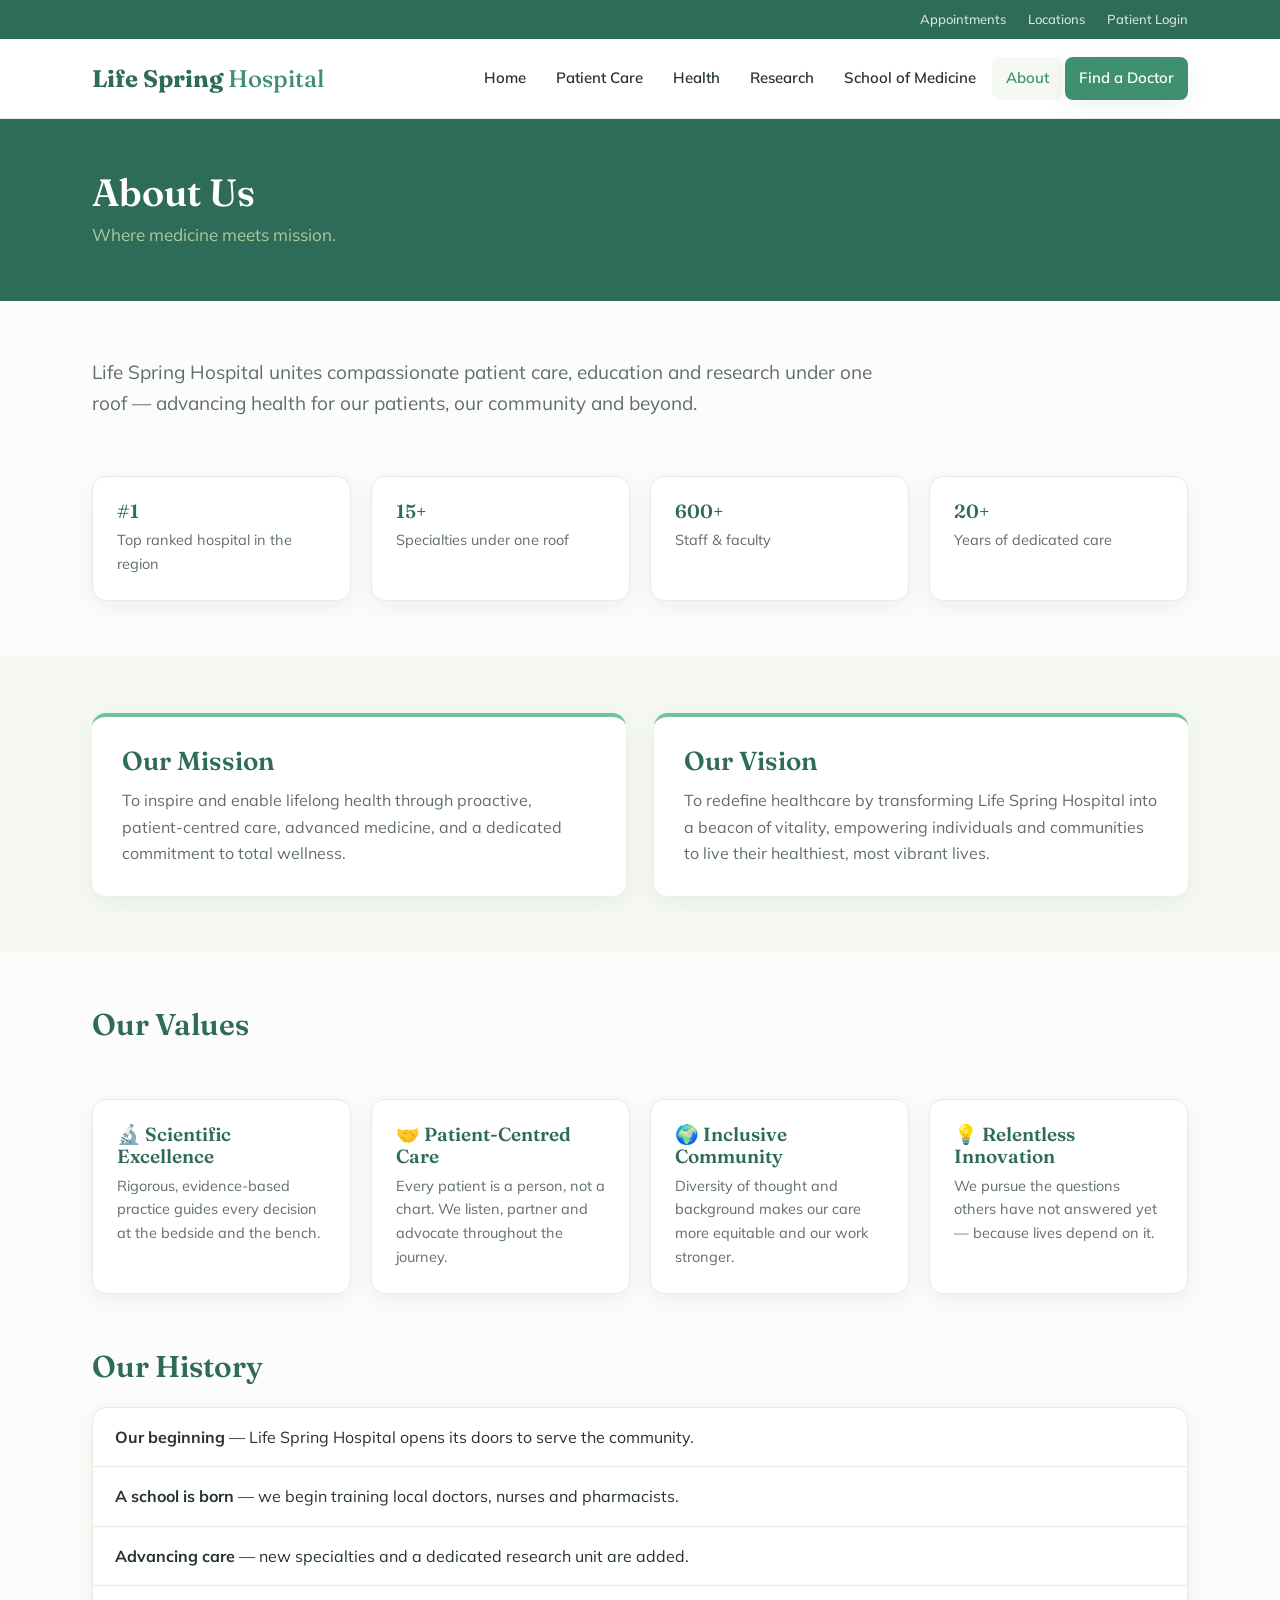
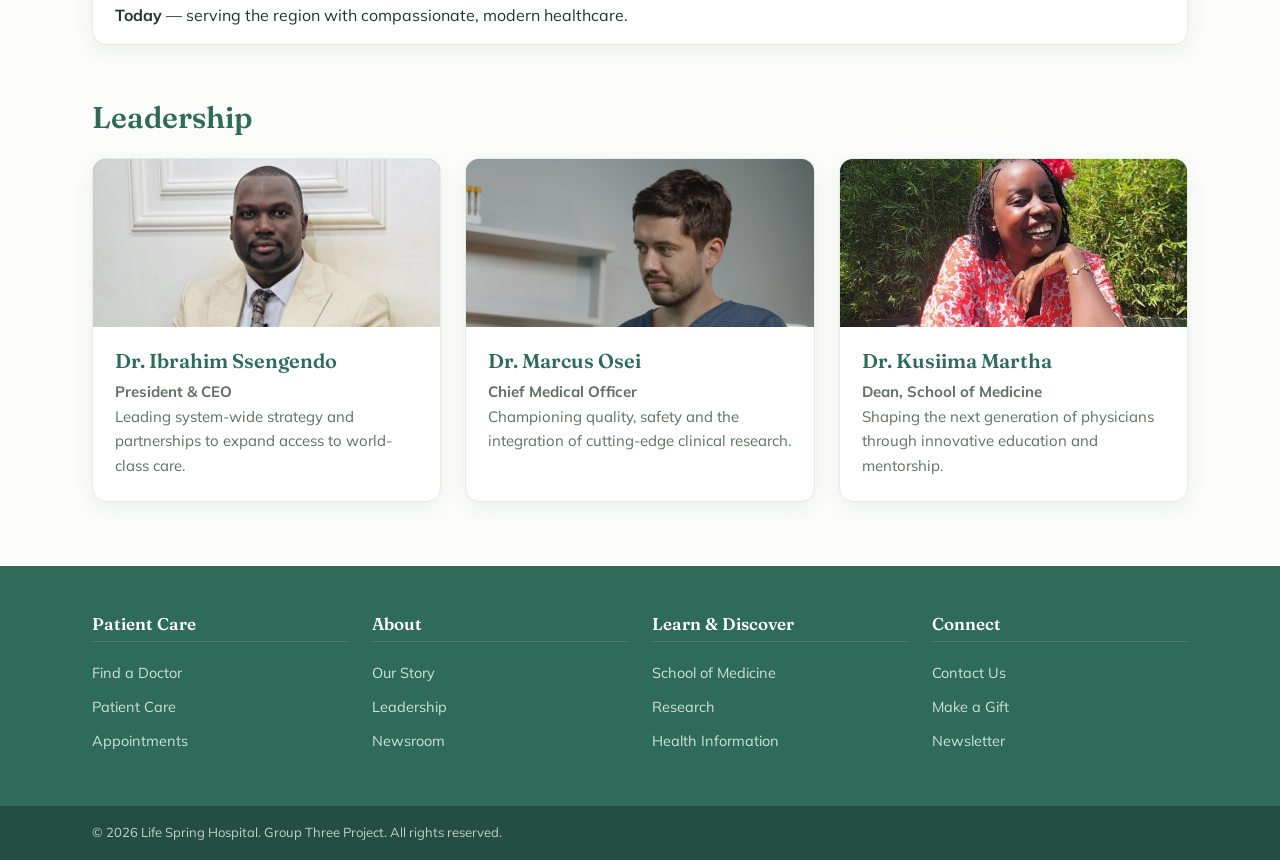
==== commit 2d47209c: "mode some modifications" ====
--- a/about.html
+++ b/about.html
@@ -4,16 +4,13 @@
   <meta charset="UTF-8">
   <meta name="viewport" content="width=device-width, initial-scale=1.0">
   <title>About | Life Spring Hospital</title>
+  <!-- Only the shared stylesheet. (Removed the extra Merriweather/Inter fonts
+       and the duplicate link — the shared style.css already loads our fonts.) -->
   <link rel="stylesheet" href="style.css">
- <!-- Google Fonts: Merriweather (display) + Inter (body) -->
-  <link rel="preconnect" href="https://fonts.googleapis.com" />
-  <link 
-    href="https://fonts.googleapis.com/css2?family=Merriweather:wght@400;700&family=Inter:wght@400;500;600&display=swap"
-    rel="stylesheet"
-  />
-  <link rel="stylesheet" href="style.css" />
 </head>
 <body>
+
+  <!-- ===== UNIFORM HEADER (same as every page) ===== -->
   <div class="utility-bar">
     <div class="wrap utility-inner">
       <a href="find-a-doctor.html">Appointments</a>
@@ -35,193 +32,99 @@
       </nav>
     </div>
   </header>
-  <!-- ════════════════════════════════════════════
-       ABOUT HERO
-  ═════════════════════════════════════════════ -->
-  <section class="about-hero" id="about">
-    <div class="container">
-      <div class="hero-text">
-        <span class="eyebrow">About Us</span>
-        <h1>Where Medicine<br>Meets <span>Mission</span></h1>
-        <p>
-          For over a century we have united world-class research, education, and
-          patient care under one roof — advancing health for our patients,
-          our community, and beyond.
-        </p>
+
+  <!-- PAGE BANNER (shared style, like the other inner pages) -->
+  <section class="page-banner">
+    <div class="wrap"><h1>About Us</h1><p>Where medicine meets mission.</p></div>
+  </section>
+
+  <!-- INTRO -->
+  <section class="wrap section">
+    <p class="lead">Life Spring Hospital unites compassionate patient care,
+       education and research under one roof &mdash; advancing health for our
+       patients, our community and beyond.</p>
+  </section>
+
+  <!-- STATS (shared 4-tile grid) -->
+  <section class="wrap section">
+    <div class="actions">
+      <div class="action"><h3>#1</h3><p>Top ranked hospital in the region</p></div>
+      <div class="action"><h3>15+</h3><p>Specialties under one roof</p></div>
+      <div class="action"><h3>600+</h3><p>Staff &amp; faculty</p></div>
+      <div class="action"><h3>20+</h3><p>Years of dedicated care</p></div>
+    </div>
+  </section>
+
+  <!-- MISSION & VISION (shared .vm band — same statements as the home page) -->
+  <section class="vm">
+    <div class="wrap vm-inner">
+      <div class="vm-box">
+        <h2>Our Mission</h2>
+        <p>To inspire and enable lifelong health through proactive,
+           patient-centred care, advanced medicine, and a dedicated
+           commitment to total wellness.</p>
       </div>
-
-      <div class="hero-stats">
-        <div class="stat-card">
-          <div class="number">#1</div>
-          <div class="label">Ranked Hospital in the Nation</div>
-        </div>
-        <div class="stat-card">
-          <div class="number">11</div>
-          <div class="label">Nationally Ranked Specialties</div>
-        </div>
-        <div class="stat-card">
-          <div class="number">40K+</div>
-          <div class="label">Staff & Faculty</div>
-        </div>
-        <div class="stat-card">
-          <div class="number">130+</div>
-          <div class="label">Years of Discovery</div>
-        </div>
+      <div class="vm-box">
+        <h2>Our Vision</h2>
+        <p>To redefine healthcare by transforming Life Spring Hospital into a
+           beacon of vitality, empowering individuals and communities to live
+           their healthiest, most vibrant lives.</p>
       </div>
     </div>
   </section>
 
-
-  <!-- ════════════════════════════════════════════
-       MISSION & VALUES
-  ═════════════════════════════════════════════ -->
-  <section class="mission" id="mission">
-    <div class="container">
-      <div class="inner">
-        <!-- Left: Mission statement -->
-        <div>
-          <span class="eyebrow">Our Mission</span>
-          <h2>Healing. Discovery.<br>Education.</h2>
-          <p>
-            We are committed to improving the health of the community and the world
-            by setting the standard of excellence in medical education, research,
-            and clinical care.
-          </p>
-          <p>
-            Our faculty, students, and staff work together to translate laboratory
-            discoveries into treatments, and treatments into healthier lives — for
-            patients here at home and across the globe.
-          </p>
-        </div>
-
-        <!-- Right: Core values -->
-        <ul class="values-list">
-          <li>
-            <span class="icon">🔬</span>
-            <div>
-              <strong>Scientific Excellence</strong>
-              <span>Rigorous inquiry and evidence-based practice drive every decision we make at the bedside and bench.</span>
-            </div>
-          </li>
-          <li>
-            <span class="icon">🤝</span>
-            <div>
-              <strong>Patient-Centred Care</strong>
-              <span>Every patient is a person, not a chart. We listen, partner, and advocate across the full care journey.</span>
-            </div>
-          </li>
-          <li>
-            <span class="icon">🌍</span>
-            <div>
-              <strong>Inclusive Community</strong>
-              <span>Diversity of thought, background, and experience makes our research more powerful and our care more equitable.</span>
-            </div>
-          </li>
-          <li>
-            <span class="icon">💡</span>
-            <div>
-              <strong>Relentless Innovation</strong>
-              <span>We chase the questions no one else has answered yet — because lives depend on what we discover tomorrow.</span>
-            </div>
-          </li>
-        </ul>
-      </div>
+  <!-- VALUES (shared 4-tile grid) -->
+  <section class="wrap section">
+    <h2>Our Values</h2>
+    <div class="actions">
+      <div class="action"><h3>&#128300; Scientific Excellence</h3><p>Rigorous, evidence-based practice guides every decision at the bedside and the bench.</p></div>
+      <div class="action"><h3>&#129309; Patient-Centred Care</h3><p>Every patient is a person, not a chart. We listen, partner and advocate throughout the journey.</p></div>
+      <div class="action"><h3>&#127757; Inclusive Community</h3><p>Diversity of thought and background makes our care more equitable and our work stronger.</p></div>
+      <div class="action"><h3>&#128161; Relentless Innovation</h3><p>We pursue the questions others have not answered yet &mdash; because lives depend on it.</p></div>
     </div>
   </section>
 
+  <!-- HISTORY (shared bordered list) -->
+  <section class="wrap section">
+    <h2>Our History</h2>
+    <ul class="list-block">
+      <li><strong>Our beginning</strong> &mdash; Life Spring Hospital opens its doors to serve the community.</li>
+      <li><strong>A school is born</strong> &mdash; we begin training local doctors, nurses and pharmacists.</li>
+      <li><strong>Advancing care</strong> &mdash; new specialties and a dedicated research unit are added.</li>
+      <li><strong>Today</strong> &mdash; serving the region with compassionate, modern healthcare.</li>
+    </ul>
+  </section>
 
-  <!-- ════════════════════════════════════════════
-       HISTORY TIMELINE
-  ═════════════════════════════════════════════ -->
-  <section class="history" id="history">
-    <div class="container">
-      <div class="section-header">
-        <span class="eyebrow">Our History</span>
-        <h2>A Legacy Built Over Generations</h2>
-        <p class="sub">
-          From a single hospital in Baltimore to a global health system —
-          each decade a new chapter in medicine.
-        </p>
-      </div>
-
-      <div class="timeline">
-        <div class="timeline-item">
-          <div class="dot">1889</div>
-          <h3>Doors Open</h3>
-          <p>The Johns Hopkins Hospital admits its first patients in Baltimore, Maryland.</p>
+  <!-- LEADERSHIP (shared 3-card grid) -->
+  <section class="wrap section">
+    <h2>Leadership</h2>
+    <div class="cards">
+      <article class="card">
+        <div class="card-img"><img src="Ibrahim.jpg" alt="Dr. Ibrahim Ssengendo"></div>
+        <div class="card-body">
+          <h3>Dr. Ibrahim Ssengendo</h3>
+          <p><strong>President &amp; CEO</strong><br>Leading system-wide strategy and partnerships to expand access to world-class care.</p>
         </div>
-        <div class="timeline-item">
-          <div class="dot">1893</div>
-          <h3>Medical School</h3>
-          <p>The School of Medicine opens, pioneering the residency training model still used worldwide.</p>
+      </article>
+      <article class="card">
+        <div class="card-img"><img src="Osei.jpg" alt="Dr. Marcus Osei"></div>
+        <div class="card-body">
+          <h3>Dr. Marcus Osei</h3>
+          <p><strong>Chief Medical Officer</strong><br>Championing quality, safety and the integration of cutting-edge clinical research.</p>
         </div>
-        <div class="timeline-item">
-          <div class="dot">1970s</div>
-          <h3>Research Era</h3>
-          <p>Landmark discoveries in oncology and cardiology reshape global treatment standards.</p>
+      </article>
+      <article class="card">
+        <div class="card-img"><img src="Kusiima.jpg" alt="Dr. Kusiima Martha"></div>
+        <div class="card-body">
+          <h3>Dr. Kusiima Martha</h3>
+          <p><strong>Dean, School of Medicine</strong><br>Shaping the next generation of physicians through innovative education and mentorship.</p>
         </div>
-        <div class="timeline-item">
-          <div class="dot">Today</div>
-          <h3>Global Reach</h3>
-          <p>Six hospitals, hundreds of clinics, and partnerships in more than 100 countries.</p>
-        </div>
-      </div>
+      </article>
     </div>
   </section>
 
-
-  <!-- ════════════════════════════════════════════
-       LEADERSHIP
-  ═════════════════════════════════════════════ -->
-  <section class="leadership" id="leadership">
-    <div class="container">
-      <div class="section-header">
-        <span class="eyebrow">Leadership</span>
-        <h2>The People Who Lead Our Mission</h2>
-        <p class="sub">
-          Our executive team brings decades of clinical, research, and administrative
-          expertise to every challenge we face.
-        </p>
-      </div>
-
-  
-      <div class="cards-grid">
-        <div class="leader-card">
-          <div class="card-body">
-          <div class="card-img">
-             <img src="Ibrahim.jpg" alt="Dr. Ibrahim Ssengendo">
-          </div>
-            <div class="role">President & CEO</div>
-            <h3>Dr. Ibrahim Ssengendo</h3>
-            <p>Leading system-wide strategy and partnerships to expand access to world-class care.</p>
-          </div>
-        </div>
-
-        <div class="leader-card">
-          <div class="card-body">
-             <div class="card-img">
-             <img src="download (1).jpg" alt="Dr. Marcus Osei">
-             </div>
-            <div class="role">Chief Medical Officer</div>
-            <h3>Dr. Marcus Osei</h3>
-            <p>Championing quality, safety, and the integration of cutting-edge clinical research.</p>
-          </div>
-        </div>
-
-        <div class="leader-card">
-          <div class="card-img">
-             <img src="Kusiima.jpg" alt="Dr. Kusiima Martha">
-          </div>
-          <div class="card-body">
-            <div class="role">Dean, School of Medicine</div>
-            <h3>Dr. Kusiima Martha</h3>
-            <p>Shaping the next generation of physicians through innovative education and mentorship.</p>
-          </div>
-        </div>
-      </div>
-    </div>
-  </section>
-<footer class="site-footer">
+  <!-- ===== UNIFORM FOOTER (same as every page) ===== -->
+  <footer class="site-footer">
     <div class="wrap footer-cols">
       <div class="col">
         <h4>Patient Care</h4>
--- a/style.css
+++ b/style.css
@@ -133,6 +133,13 @@
 .card-img {
   height: 168px; background-color: #6fae8f;
   display: flex; align-items: center; justify-content: center; color: #eaf3ee; font-weight: 600;
+  overflow: hidden;
+}
+.card-img img {
+  width: 100%;
+  height: 100%;
+  object-fit: cover;
+  display: block;
 }
 .card-body { padding: 22px; }
 .card-body h3 { color: var(--forest); font-size: 20px; margin-bottom: 8px; }
@@ -145,6 +152,58 @@
 .list-block li { padding: 16px 22px; border-bottom: 1px solid var(--line); }
 .list-block li:last-child { border-bottom: none; }
 .list-block li:hover { background: var(--cream); }
+
+/* Publications section */
+.publications .publication-grid {
+  display: grid;
+  grid-template-columns: repeat(4, 1fr);
+  gap: 24px;
+}
+.publication-card {
+  background: var(--surface);
+  border: 1px solid var(--line);
+  border-radius: var(--radius);
+  overflow: hidden;
+  padding: 0;
+  box-shadow: var(--shadow);
+  transition: transform 0.2s ease, box-shadow 0.2s ease;
+}
+.publication-card:hover {
+  transform: translateY(-4px);
+  box-shadow: 0 16px 32px rgba(34, 60, 48, 0.12);
+}
+.publication-img {
+  height: 160px;
+  overflow: hidden;
+  background: #f5f8f4;
+}
+.publication-img img {
+  width: 100%;
+  height: 100%;
+  object-fit: cover;
+  object-position: top center;
+  display: block;
+}
+.publication-card h3 {
+  color: var(--forest);
+  font-size: 19px;
+  margin: 18px 22px 8px;
+  line-height: 1.3;
+}
+.publication-card .meta {
+  color: var(--muted);
+  font-size: 14px;
+  margin: 0 22px 16px;
+}
+.publication-card p {
+  color: var(--muted);
+  font-size: 15px;
+  line-height: 1.7;
+  margin: 0 22px 22px;
+}
+.publication-card p:last-child {
+  margin-bottom: 22px;
+}
 
 /* News list */
 .news ul { list-style: none; }
@@ -181,6 +240,558 @@
 }
 .doctor h3 { color: var(--forest); font-size: 19px; margin-bottom: 4px; }
 .doctor p { font-size: 14px; color: var(--muted); }
+  width: 140px; height: 140px; border-radius: 50%; margin: 0 auto 18px; background: #6fae8f;
+  display: flex; align-items: center; justify-content: center; color: #eaf3ee; font-weight: 600;
+  overflow: hidden; box-shadow: 0 4px 12px rgba(34, 60, 48, 0.15); border: 3px solid var(--spring);
+}
+.doctor .photo img {
+  width: 100%; height: 100%; object-fit: cover; object-position: center;
+}
+.doctor h3 { color: var(--forest); font-size: 19px; margin-bottom: 4px; }
+.doctor p { font-size: 14px; color: var(--muted); }
+.doctor .experience {
+  margin-top: 4px;
+  font-weight: 700;
+  color: var(--green);
+}
+.doctor .affiliation {
+  margin-top: 6px;
+  font-size: 13px;
+  color: var(--forest);
+  font-weight: 600;
+}
+.doctor .schedule {
+  margin-top: 6px;
+  font-size: 13px;
+  color: var(--muted);
+  font-weight: 600;
+}
+.doctor .education {
+  margin-top: 8px;
+  font-size: 13px;
+  color: var(--ink);
+  line-height: 1.5;
+}
+.doctor .doctorate {
+  margin-top: 8px;
+  font-size: 13px;
+  color: var(--forest);
+  font-weight: 700;
+  line-height: 1.5;
+}
+.doctor .fellowship {
+  margin-top: 4px;
+  font-size: 13px;
+  color: var(--green);
+  font-weight: 700;
+}
+
+.page-intro {
+  text-align: center;
+  margin-bottom: 28px;
+}
+.page-intro h2 {
+  color: var(--forest);
+  font-size: 30px;
+  margin-bottom: 8px;
+}
+.page-intro p {
+  color: var(--muted);
+  max-width: 760px;
+  margin: 0 auto;
+  font-size: 17px;
+}
+
+.appointment-payment-section {
+  display: grid;
+  grid-template-columns: 1.1fr 1fr;
+  gap: 24px;
+  margin-top: 8px;
+}
+
+.service-card {
+  background: linear-gradient(135deg, var(--surface), var(--cream));
+  border: 1px solid var(--line);
+  border-radius: var(--radius);
+  padding: 28px;
+  box-shadow: var(--shadow);
+}
+.service-card-header h3 {
+  color: var(--forest);
+  font-size: 24px;
+  margin-bottom: 8px;
+}
+.service-card-header p {
+  color: var(--muted);
+  margin-bottom: 18px;
+}
+.appointment-option {
+  display: flex;
+  flex-direction: column;
+  gap: 4px;
+  padding: 12px 0;
+  border-bottom: 1px solid var(--line);
+}
+.appointment-option:last-of-type { border-bottom: none; }
+.appointment-option strong {
+  color: var(--forest);
+}
+.appointment-option span {
+  color: var(--muted);
+  font-size: 14px;
+}
+.payment-options {
+  list-style: none;
+  display: grid;
+  grid-template-columns: repeat(2, minmax(0, 1fr));
+  gap: 10px;
+  margin-bottom: 18px;
+}
+.payment-options li {
+  background: var(--surface);
+  border: 1px solid var(--line);
+  border-radius: 999px;
+  padding: 10px 14px;
+  text-align: center;
+  font-weight: 600;
+  color: var(--forest);
+}
+.service-btn {
+  display: inline-block;
+  background: var(--green);
+  color: #fff;
+  text-decoration: none;
+  padding: 12px 18px;
+  border-radius: 10px;
+  font-weight: 700;
+  transition: background 0.18s ease;
+}
+.service-btn:hover { background: var(--forest); }
+
+.benefits-section {
+  display: grid;
+  grid-template-columns: 1fr 1fr;
+  gap: 24px;
+  margin-top: 8px;
+}
+.benefits-card {
+  background: var(--surface);
+  border: 1px solid var(--line);
+  border-radius: var(--radius);
+  padding: 24px;
+  box-shadow: var(--shadow);
+}
+.benefits-card h3 {
+  color: var(--forest);
+  font-size: 22px;
+  margin-bottom: 12px;
+}
+.benefits-card ul {
+  list-style: none;
+  padding: 0;
+  margin: 0;
+}
+.benefits-card li {
+  padding: 8px 0;
+  color: var(--muted);
+  border-bottom: 1px solid var(--line);
+}
+.benefits-card li:last-child { border-bottom: none; }
+.support-card p {
+  margin-bottom: 8px;
+  color: var(--muted);
+}
+
+.visually-hidden {
+  position: absolute;
+  width: 1px;
+  height: 1px;
+  padding: 0;
+  margin: -1px;
+  overflow: hidden;
+  clip: rect(0, 0, 0, 0);
+  white-space: nowrap;
+  border: 0;
+}
+
+.search-panel {
+  background: var(--cream);
+  border: 1px solid var(--line);
+  border-radius: var(--radius);
+  padding: 24px;
+  margin: 36px auto;
+  box-shadow: var(--shadow);
+  /* Use normal flow so the search panel doesn't overlay page content when scrolling */
+  position: relative;
+  top: auto;
+  z-index: 0;
+}
+
+.doctor-search-top {
+  display: grid;
+  grid-template-columns: minmax(220px, 2.2fr) repeat(3, minmax(160px, 1fr)) auto;
+  gap: 14px;
+  align-items: center;
+}
+
+.search-field {
+  display: flex;
+  flex-direction: column;
+}
+
+.search-field input,
+.search-field select {
+  width: 100%;
+  padding: 14px 16px;
+  border: 1px solid #d4ddcf;
+  border-radius: 10px;
+  font-family: inherit;
+  font-size: 15px;
+}
+
+.doctor-search button {
+  padding: 14px 22px;
+  background: var(--green);
+  color: #fff;
+  border: none;
+  border-radius: 10px;
+  cursor: pointer;
+  font-weight: 700;
+  font-size: 15px;
+}
+.doctor-search button:hover,
+.doctor-search button:focus-visible {
+  background: var(--forest);
+}
+
+.results-line {
+  display: flex;
+  justify-content: space-between;
+  align-items: center;
+  margin-top: 18px;
+  gap: 18px;
+}
+
+.results-line p {
+  color: var(--forest);
+  font-weight: 700;
+}
+
+.filter-tags {
+  display: flex;
+  flex-wrap: wrap;
+  gap: 12px;
+}
+
+.filter-tags a {
+  text-decoration: none;
+  color: var(--green);
+  font-weight: 600;
+  padding: 8px 14px;
+  border: 1px solid var(--line);
+  border-radius: 999px;
+  background: var(--surface);
+}
+
+.specialties-section {
+  margin-top: 16px;
+}
+
+.specialty-grid {
+  display: grid;
+  grid-template-columns: repeat(3, minmax(0, 1fr));
+  gap: 14px;
+  margin-top: 24px;
+}
+
+.specialty-chip {
+  display: inline-flex;
+  align-items: center;
+  justify-content: center;
+  padding: 14px 18px;
+  background: var(--surface);
+  border: 1px solid var(--line);
+  border-radius: 999px;
+  color: var(--forest);
+  text-decoration: none;
+  font-weight: 700;
+  transition: transform 0.18s ease, border-color 0.18s ease, background 0.18s ease;
+}
+
+.specialty-chip:hover,
+.specialty-chip:focus-visible {
+  background: var(--cream);
+  border-color: var(--spring);
+  transform: translateY(-1px);
+}
+
+.doctor {
+  background: var(--surface);
+  border: 1px solid var(--line);
+  border-radius: var(--radius);
+  padding: 24px;
+  text-align: left;
+  box-shadow: var(--shadow);
+  transition: transform 0.18s ease, box-shadow 0.18s ease;
+  display: flex;
+  flex-direction: column;
+  gap: 18px;
+}
+
+.doctor:hover {
+  transform: translateY(-3px);
+  box-shadow: 0 16px 32px rgba(34,60,48,0.14);
+}
+
+.doctor-card {
+  display: grid;
+  gap: 14px;
+}
+
+.doctor-header {
+  display: flex;
+  justify-content: space-between;
+  gap: 16px;
+  align-items: flex-start;
+  flex-wrap: wrap;
+}
+
+.doctor h3 {
+  color: var(--forest);
+  font-size: 20px;
+  margin-bottom: 0;
+}
+
+.rating {
+  display: inline-flex;
+  flex-direction: column;
+  align-items: flex-end;
+  gap: 4px;
+  font-size: 14px;
+  color: var(--muted);
+}
+
+.stars {
+  color: #d6a93d;
+  letter-spacing: 0.05em;
+}
+
+.reviews {
+  color: var(--forest);
+  font-weight: 700;
+}
+
+.specialty-tag {
+  display: inline-flex;
+  align-items: center;
+  justify-content: center;
+  padding: 7px 12px;
+  background: #edf8f0;
+  color: var(--forest);
+  border-radius: 999px;
+  font-size: 13px;
+  font-weight: 700;
+  width: fit-content;
+}
+
+.summary {
+  color: var(--muted);
+  line-height: 1.6;
+}
+
+.doctor p {
+  margin: 0;
+  color: var(--muted);
+  font-size: 14px;
+}
+
+.doctor .experience,
+.doctor .schedule,
+.doctor .education {
+  color: var(--ink);
+  font-size: 14px;
+}
+
+.badges {
+  display: flex;
+  flex-wrap: wrap;
+  gap: 10px;
+  margin-top: 8px;
+}
+
+.badges span {
+  background: #f0fbf5;
+  color: var(--forest);
+  border: 1px solid #d8ebdc;
+  padding: 8px 12px;
+  border-radius: 999px;
+  font-size: 13px;
+  font-weight: 700;
+}
+
+.doctor-actions {
+  display: flex;
+  flex-wrap: wrap;
+  gap: 10px;
+  margin-top: 8px;
+}
+
+.doctor-btn {
+  display: inline-flex;
+  align-items: center;
+  justify-content: center;
+  padding: 12px 18px;
+  background: var(--green);
+  color: #fff;
+  text-decoration: none;
+  border-radius: 10px;
+  font-weight: 700;
+}
+
+.doctor-btn:hover,
+.doctor-btn:focus-visible {
+  background: var(--forest);
+}
+
+.doctor-link {
+  align-self: center;
+  color: var(--forest);
+  text-decoration: none;
+  font-weight: 700;
+}
+
+.doctor-link:hover,
+.doctor-link:focus-visible {
+  color: var(--spring);
+}
+
+.no-results {
+  margin-top: 26px;
+  color: var(--forest);
+  font-weight: 700;
+  text-align: center;
+}
+
+.hidden {
+  display: none !important;
+}
+
+.how-cards,
+.testimonial-cards {
+  display: grid;
+  grid-template-columns: repeat(3, minmax(0, 1fr));
+  gap: 20px;
+  margin-top: 24px;
+}
+
+.how-card,
+.testimonial-card {
+  background: var(--surface);
+  border: 1px solid var(--line);
+  border-radius: var(--radius);
+  padding: 24px;
+  box-shadow: var(--shadow);
+}
+
+.how-step {
+  display: inline-flex;
+  align-items: center;
+  justify-content: center;
+  width: 42px;
+  height: 42px;
+  border-radius: 50%;
+  background: var(--spring);
+  color: #fff;
+  font-weight: 700;
+  margin-bottom: 16px;
+}
+
+.how-card h3,
+.testimonial-card span {
+  color: var(--forest);
+}
+
+.how-card p,
+.testimonial-card p {
+  color: var(--muted);
+  line-height: 1.7;
+}
+
+.testimonial-card span {
+  display: block;
+  margin-top: 18px;
+  font-size: 14px;
+  font-weight: 700;
+}
+
+.faq-list {
+  display: grid;
+  gap: 16px;
+  margin-top: 24px;
+}
+
+.faq-list details {
+  background: var(--surface);
+  border: 1px solid var(--line);
+  border-radius: var(--radius);
+  padding: 18px 20px;
+  box-shadow: var(--shadow);
+}
+
+.faq-list summary {
+  cursor: pointer;
+  font-weight: 700;
+  color: var(--forest);
+  font-size: 16px;
+  list-style: none;
+}
+
+.faq-list summary::-webkit-details-marker {
+  display: none;
+}
+
+.faq-list details[open] summary {
+  margin-bottom: 12px;
+}
+
+.faq-list p {
+  color: var(--muted);
+  line-height: 1.7;
+}
+
+.back-to-top {
+  position: fixed;
+  right: 24px;
+  bottom: 24px;
+  background: var(--green);
+  color: #fff;
+  border: none;
+  border-radius: 999px;
+  width: 50px;
+  height: 50px;
+  font-size: 18px;
+  cursor: pointer;
+  display: none;
+  box-shadow: var(--shadow);
+  z-index: 10;
+}
+
+.back-to-top:hover,
+.back-to-top:focus-visible {
+  background: var(--forest);
+}
+
+.doctor-search input:focus,
+.doctor-search select:focus,
+.doctor-search button:focus,
+.doctor-btn:focus,
+.doctor-link:focus,
+.filter-tags a:focus,
+.specialty-chip:focus,
+.back-to-top:focus {
+  outline: 3px solid rgba(111, 194, 154, 0.6);
+  outline-offset: 3px;
+}
 
 /* =============================================================
    FOOTER  (uniform on every page)
@@ -203,447 +814,17 @@
   .actions { grid-template-columns: 1fr 1fr; }
   .cards, .doctors { grid-template-columns: 1fr; }
   .footer-cols { grid-template-columns: 1fr 1fr; }
-}
-
-/* ────────────────────────────────────────────
-   About
-   ──────────────────────────────────────────── */
-    :root {
-      /* Map About-specific names to the site's main theme variables
-         so the About page uses the same green/sage palette. */
-      --navy:       var(--forest);
-      --navy-dark:  var(--forest);
-      --gold:       var(--green);
-      --gold-light: var(--spring);
-      --white:      var(--surface);
-      --off-white:  var(--cream);
-      --text-dark:  var(--ink);
-      --text-mid:   var(--muted);
-      --border:     var(--line);
-
-      /* Use the site's font variables (Fraunces/Mulish) for consistency */
-      --font-display: 'Fraunces', Georgia, serif;
-      --font-body:    'Mulish', Arial, sans-serif;
-
-      --radius:  14px;
-      --max-w:   1140px;
-      --section-pad: 56px 24px;
-    }
-
-    /* ── Reset ── */
-    *, *::before, *::after { box-sizing: border-box; margin: 0; padding: 0; }
-    body {
-      font-family: var(--font-body);
-      color: var(--text-dark);
-      background: var(--white);
-      line-height: 1.6;
-    }
-    img { display: block; max-width: 100%; }
-    a  { color: inherit; text-decoration: none; }
-
-    /* ── Utility ── */
-    .container {
-      max-width: var(--max-w);
-      margin: 0 auto;
-      padding: 0 24px;
-    }
-
-    /* ─────────────────────────────────────────────
-       SECTION LABEL (eyebrow)
-    ───────────────────────────────────────────── */
-    .eyebrow {
-      display: inline-block;
-      font-size: 0.72rem;
-      font-weight: 600;
-      letter-spacing: 0.12em;
-      text-transform: uppercase;
-      color: var(--gold);
-      margin-bottom: 12px;
-    }
-
-    /* ─────────────────────────────────────────────
-       HERO BANNER (top of About page)
-    ───────────────────────────────────────────── */
-    .about-hero {
-      background: var(--navy);
-      color: var(--white);
-      padding: 80px 24px 64px;
-      position: relative;
-      overflow: hidden;
-    }
-
-    /* decorative vertical rule — signature element */
-    .about-hero::before {
-      content: '';
-      position: absolute;
-      left: 0;
-      top: 0;
-      height: 100%;
-      width: 6px;
-      background: var(--gold);
-    }
-
-    .about-hero .container {
-      display: grid;
-      grid-template-columns: 1fr 1fr;
-      gap: 48px;
-      align-items: center;
-    }
-
-    .about-hero h1 {
-      font-family: var(--font-display);
-      font-size: clamp(2rem, 4vw, 3rem);
-      font-weight: 700;
-      line-height: 1.2;
-      margin-bottom: 20px;
-    }
-
-    .about-hero h1 span {
-      color: var(--gold);
-    }
-
-    .about-hero p {
-      font-size: 1.05rem;
-      color: #c8d8f0;
-      max-width: 480px;
-      line-height: 1.75;
-    }
-
-    /* stat cluster on the right of the hero */
-    .hero-stats {
-      display: grid;
-      grid-template-columns: 1fr 1fr;
-      gap: 24px;
-    }
-
-    .stat-card {
-      background: rgba(255,255,255,0.07);
-      border: 1px solid rgba(255,255,255,0.15);
-      border-radius: var(--radius);
-      padding: 24px 20px;
-      text-align: center;
-    }
-
-    .stat-card .number {
-      font-family: var(--font-display);
-      font-size: 2.2rem;
-      font-weight: 700;
-      color: var(--gold);
-      line-height: 1;
-    }
-
-    .stat-card .label {
-      font-size: 0.78rem;
-      color: #a0b8d8;
-      margin-top: 6px;
-      letter-spacing: 0.04em;
-    }
-
-    /* ─────────────────────────────────────────────
-       MISSION & VALUES
-    ───────────────────────────────────────────── */
-    .mission {
-      padding: var(--section-pad);
-      background: var(--white);
-    }
-
-    .mission .inner {
-      display: grid;
-      grid-template-columns: 1fr 1fr;
-      gap: 64px;
-      align-items: start;
-    }
-
-    .mission h2 {
-      font-family: var(--font-display);
-      font-size: clamp(1.5rem, 2.5vw, 2rem);
-      color: var(--navy);
-      margin-bottom: 16px;
-      line-height: 1.3;
-    }
-
-    .mission p {
-      color: var(--text-mid);
-      line-height: 1.8;
-      margin-bottom: 14px;
-    }
-
-    /* values list */
-    .values-list {
-      list-style: none;
-      display: flex;
-      flex-direction: column;
-      gap: 18px;
-    }
-
-    .values-list li {
-      display: flex;
-      gap: 16px;
-      align-items: flex-start;
-      padding: 18px 20px;
-      border-left: 3px solid var(--gold);
-      background: var(--off-white);
-      border-radius: 0 var(--radius) var(--radius) 0;
-    }
-
-    .values-list li .icon {
-      font-size: 1.4rem;
-      line-height: 1;
-      flex-shrink: 0;
-    }
-
-    .values-list li strong {
-      display: block;
-      font-size: 0.95rem;
-      color: var(--navy);
-      margin-bottom: 4px;
-    }
-
-    .values-list li span {
-      font-size: 0.85rem;
-      color: var(--text-mid);
-      line-height: 1.5;
-    }
-
-    /* ─────────────────────────────────────────────
-       HISTORY TIMELINE
-    ───────────────────────────────────────────── */
-    .history {
-      padding: var(--section-pad);
-      background: var(--off-white);
-    }
-
-    .history .section-header {
-      text-align: center;
-      margin-bottom: 56px;
-    }
-
-    .history h2 {
-      font-family: var(--font-display);
-      font-size: clamp(1.5rem, 2.5vw, 2rem);
-      color: var(--navy);
-      margin-bottom: 12px;
-    }
-
-    .history .sub {
-      color: var(--text-mid);
-      max-width: 520px;
-      margin: 0 auto;
-    }
-
-    /* horizontal timeline */
-    .timeline {
-      display: grid;
-      grid-template-columns: repeat(4, 1fr);
-      gap: 0;
-      position: relative;
-    }
-
-    /* connecting line */
-    .timeline::before {
-      content: '';
-      position: absolute;
-      top: 28px;
-      left: 12.5%;
-      right: 12.5%;
-      height: 2px;
-      background: var(--border);
-      z-index: 0;
-    }
-
-    .timeline-item {
-      position: relative;
-      text-align: center;
-      padding: 0 16px;
-      z-index: 1;
-    }
-
-    .timeline-item .dot {
-      width: 56px;
-      height: 56px;
-      background: var(--navy);
-      border-radius: 50%;
-      display: flex;
-      align-items: center;
-      justify-content: center;
-      margin: 0 auto 20px;
-      border: 3px solid var(--gold);
-      font-family: var(--font-display);
-      font-size: 0.75rem;
-      font-weight: 700;
-      color: var(--white);
-    }
-
-    .timeline-item h3 {
-      font-size: 0.9rem;
-      color: var(--navy);
-      font-weight: 600;
-      margin-bottom: 6px;
-    }
-
-    .timeline-item p {
-      font-size: 0.8rem;
-      color: var(--text-mid);
-      line-height: 1.5;
-    }
-
-    /* ─────────────────────────────────────────────
-       LEADERSHIP CARDS
-    ───────────────────────────────────────────── */
-    .leadership {
-      padding: var(--section-pad);
-      background: var(--white);
-    }
-
-    .leadership .section-header {
-      margin-bottom: 44px;
-    }
-
-    .leadership h2 {
-      font-family: var(--font-display);
-      font-size: clamp(1.5rem, 2.5vw, 2rem);
-      color: var(--navy);
-      margin-bottom: 8px;
-    }
-
-    .leadership .sub {
-      color: var(--text-mid);
-      max-width: 460px;
-    }
-
-    .cards-grid {
-      display: grid;
-      grid-template-columns: repeat(3, 1fr);
-      gap: 28px;
-    }
-
-    .leader-card {
-      border: 1px solid var(--border);
-      border-radius: var(--radius);
-      overflow: hidden;
-      transition: box-shadow 0.2s ease, transform 0.2s ease;
-    }
-
-    .leader-card:hover {
-      box-shadow: 0 8px 28px rgba(0, 45, 98, 0.12);
-      transform: translateY(-3px);
-    }
-
-    .card-img {
-      height: 350px;
-      background: var(--navy-dark);
-      position: relative;
-      overflow: hidden;
-    }
-
-    /* placeholder avatar using initials */
-    .card-img .initials {
-      position: absolute;
-      inset: 0;
-      display: flex;
-      align-items: center;
-      justify-content: center;
-      font-family: var(--font-display);
-      font-size: 2.5rem;
-      font-weight: 700;
-      color: rgba(255,255,255,0.3);
-      background: linear-gradient(135deg, var(--navy), var(--navy-dark));
-    }
-
-    .card-body {
-      padding: 20px 22px;
-    }
-
-    .card-body .role {
-      font-size: 0.72rem;
-      font-weight: 600;
-      letter-spacing: 0.1em;
-      text-transform: uppercase;
-      color: var(--gold);
-      margin-bottom: 6px;
-    }
-
-    .card-body h3 {
-      font-family: var(--font-display);
-      font-size: 1rem;
-      color: var(--navy);
-      margin-bottom: 10px;
-    }
-
-    .card-body p {
-      font-size: 0.82rem;
-      color: var(--text-mid);
-      line-height: 1.6;
-    }
-
-    /* ─────────────────────────────────────────────
-       CTA STRIP
-    ───────────────────────────────────────────── */
-    .about-cta {
-      background: var(--navy);
-      padding: 60px 24px;
-      color: var(--white);
-      text-align: center;
-    }
-
-    .about-cta h2 {
-      font-family: var(--font-display);
-      font-size: clamp(1.4rem, 2.5vw, 1.9rem);
-      margin-bottom: 16px;
-    }
-
-    .about-cta p {
-      color: #a0b8d8;
-      max-width: 480px;
-      margin: 0 auto 32px;
-    }
-
-    .btn-gold {
-      display: inline-block;
-      background: var(--gold);
-      color: var(--navy-dark);
-      font-weight: 600;
-      font-size: 0.9rem;
-      padding: 14px 32px;
-      border-radius: var(--radius);
-      letter-spacing: 0.04em;
-      transition: background 0.2s, color 0.2s;
-    }
-
-    .btn-gold:hover {
-      background: var(--gold-light);
-    }
-
-    /* ─────────────────────────────────────────────
-       RESPONSIVE
-    ───────────────────────────────────────────── */
-    @media (max-width: 900px) {
-      .about-hero .container,
-      .mission .inner {
-        grid-template-columns: 1fr;
-        gap: 36px;
-      }
-
-      .hero-stats {
-        grid-template-columns: 1fr 1fr;
-      }
-
-      .timeline {
-        grid-template-columns: 1fr 1fr;
-        gap: 36px;
-      }
-
-      .timeline::before { display: none; }
-
-      .cards-grid {
-        grid-template-columns: 1fr 1fr;
-      }
-    }
-
-    @media (max-width: 580px) {
-      .cards-grid,
-      .hero-stats,
-      .timeline {
-        grid-template-columns: 1fr;
-      }
-    }+  .doctor-search-top { grid-template-columns: 1fr; }
+  .specialty-grid, .how-cards, .testimonial-cards, .faq-list, .appointment-payment-section, .benefits-section { grid-template-columns: 1fr; }
+  .appointment-payment-section, .benefits-section { display: grid; }
+  .footer-cols { grid-template-columns: 1fr 1fr; }
+  .search-panel { position: static; top: auto; }
+}
+/* Force all leadership card images to have uniform shapes and dimensions */
+.card-img img {
+    width: 100%;
+    height: 250px;       /* Forces every photo to have the exact same height */
+    object-fit: cover;   /* Magic rule: Crops and centers the photos proportionally so they never stretch or squash */
+    object-position: top center; /* Centers the focus on the faces */
+    display: block;
+}
